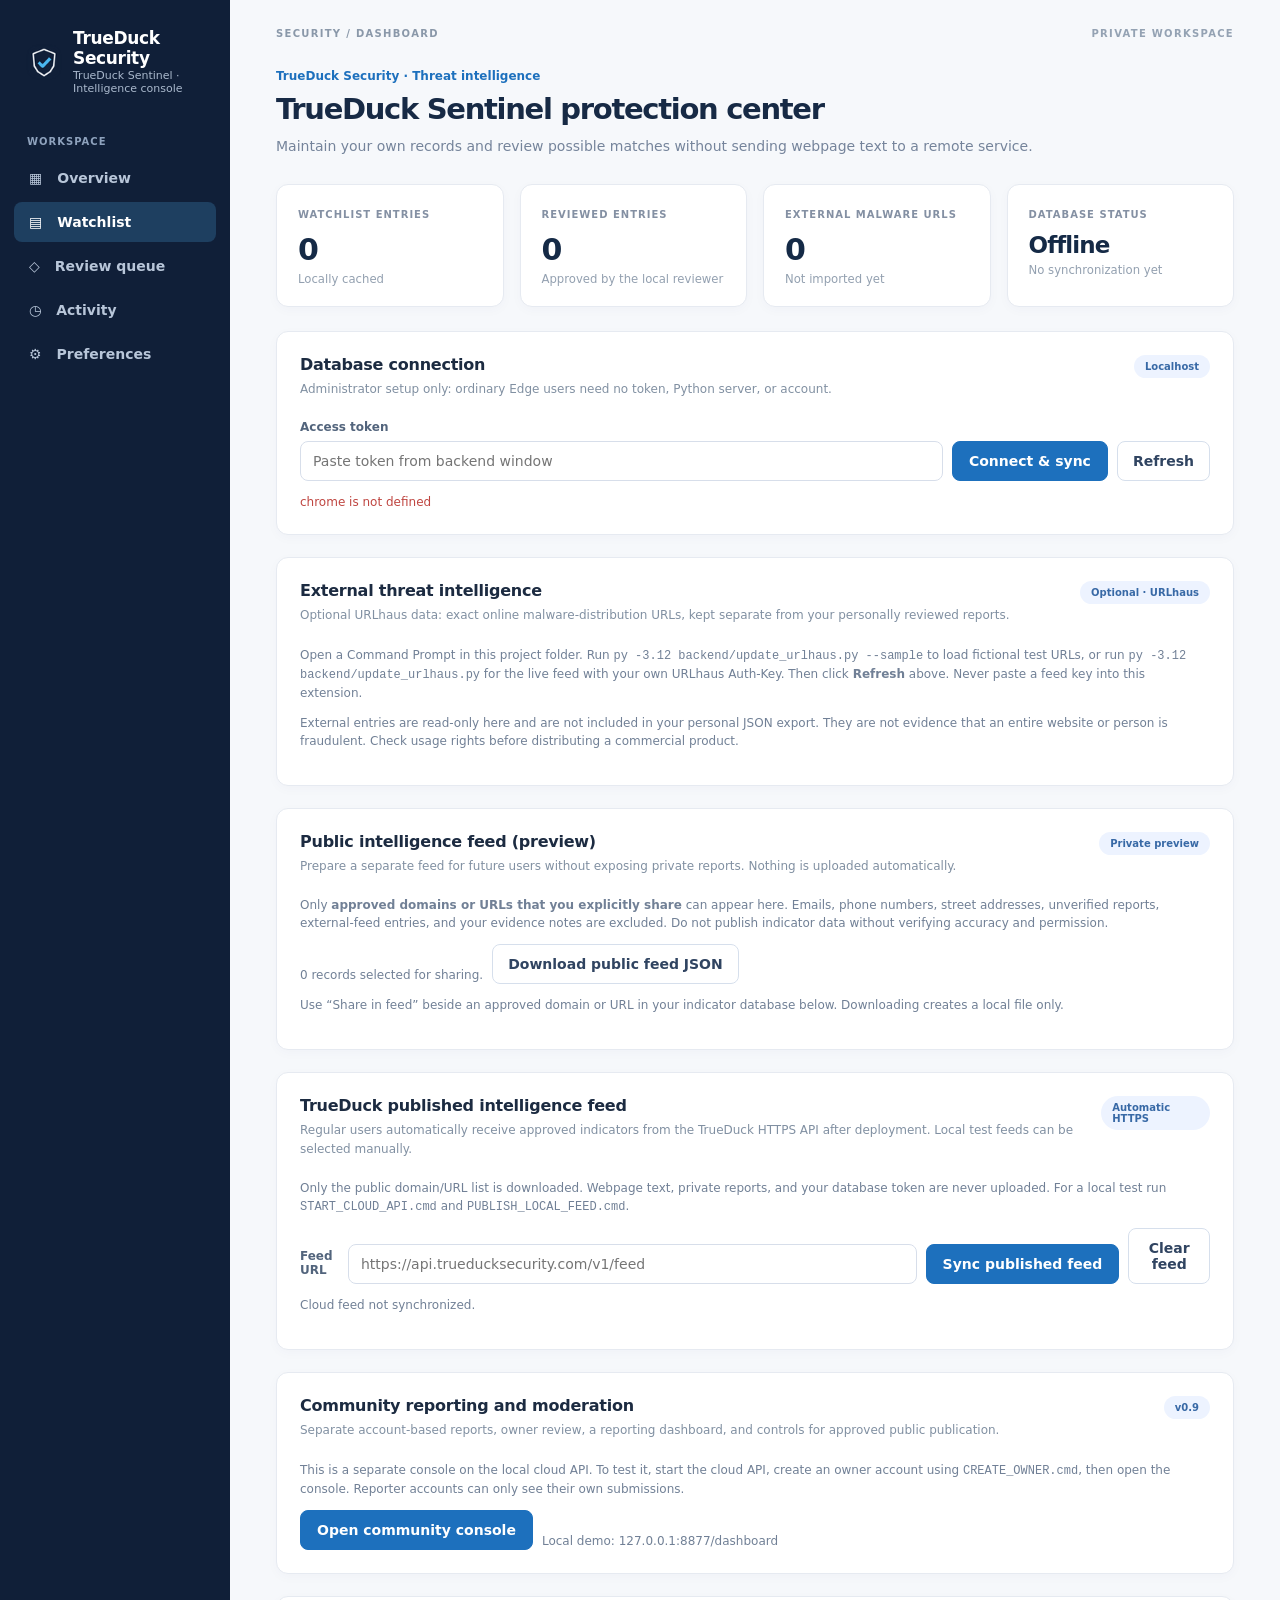
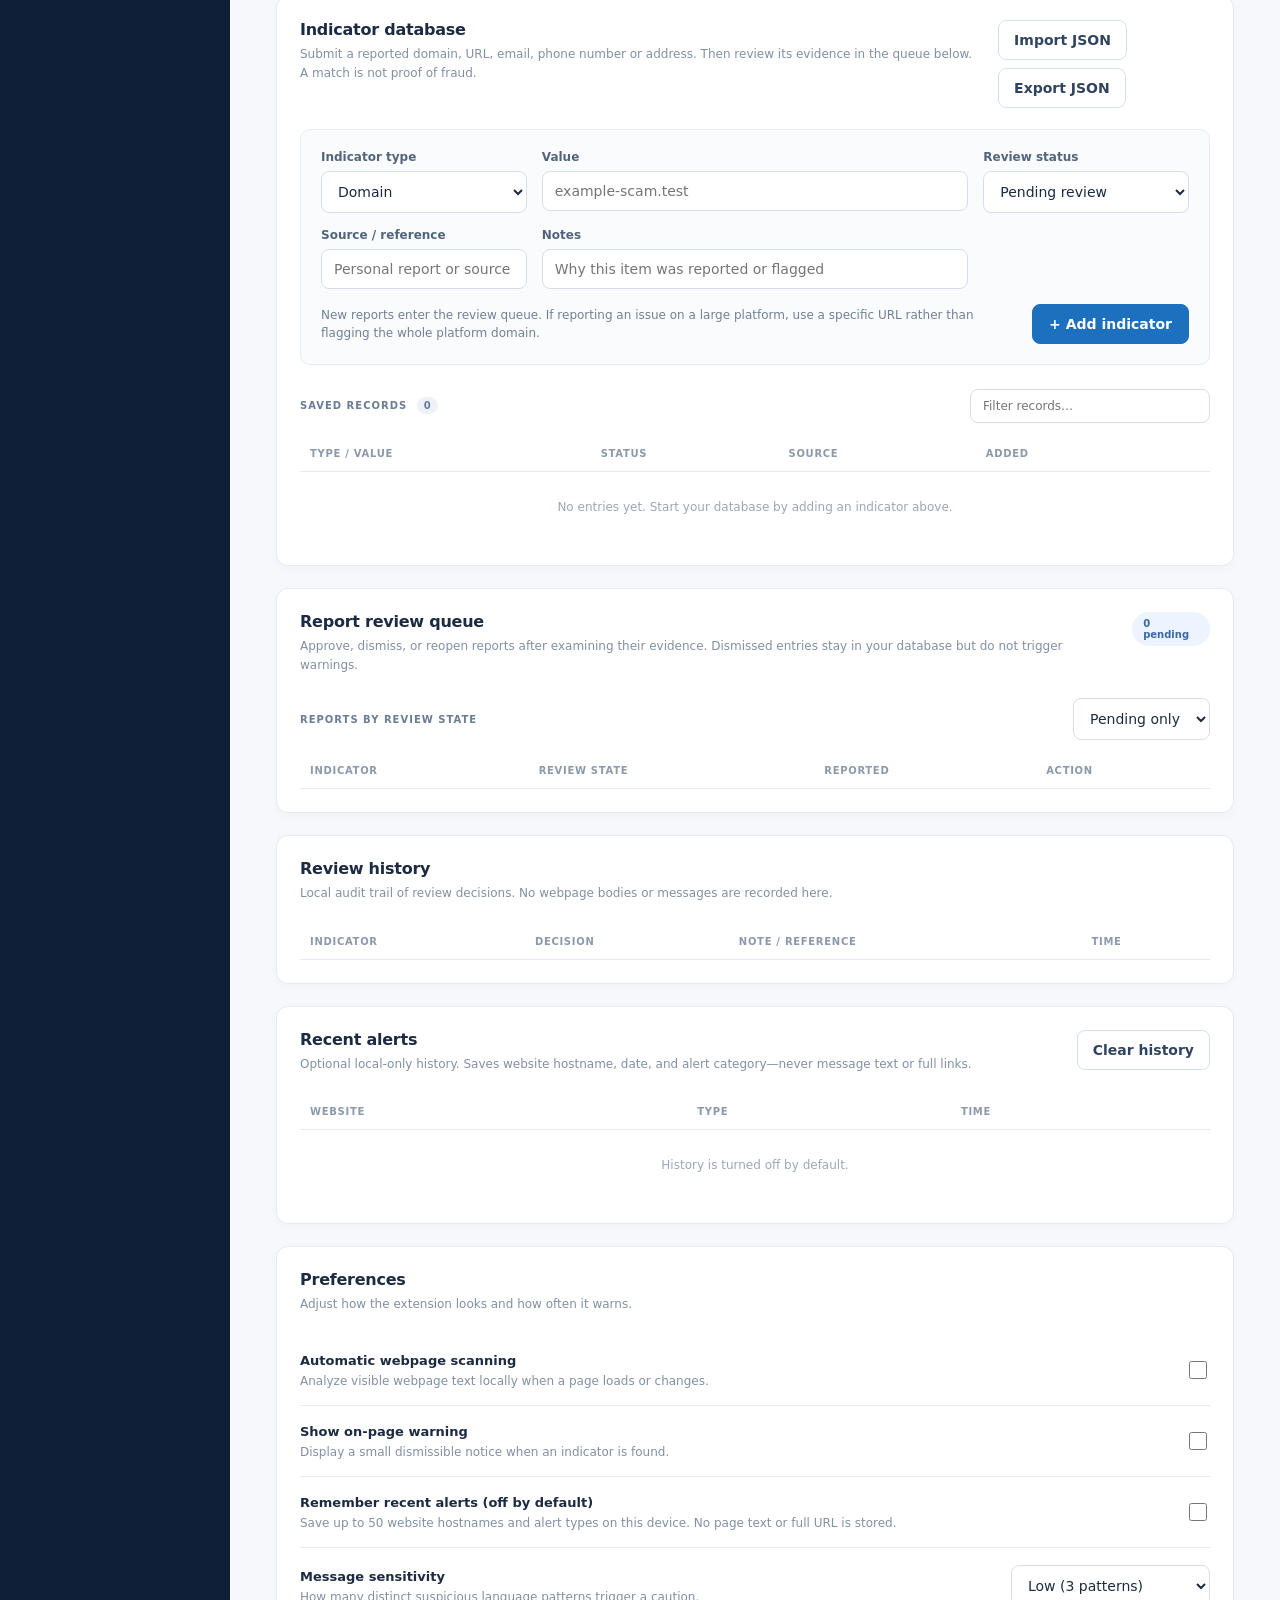
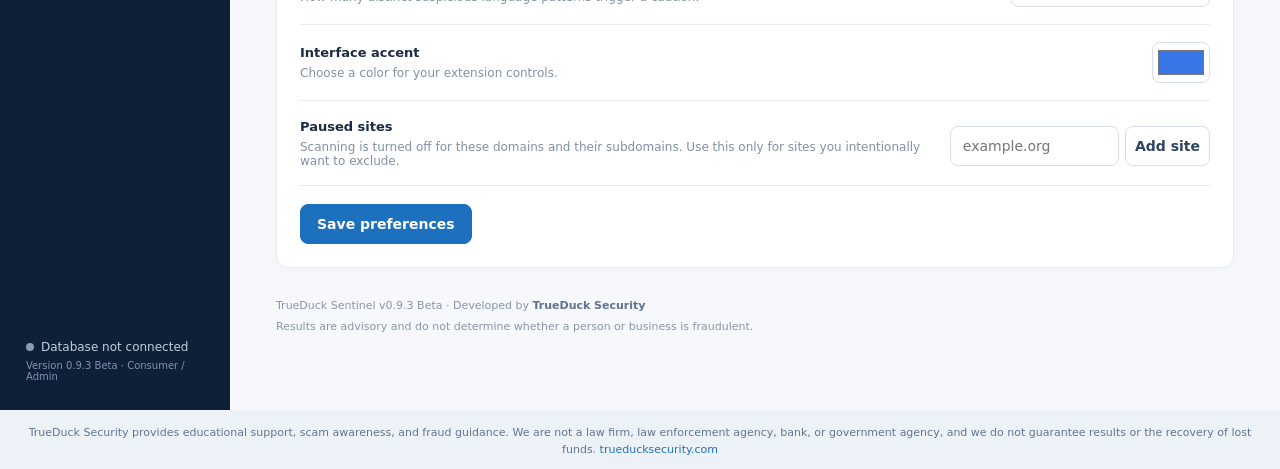
==== extension/options.html @ 4d631af8 "Update" ====
<!doctype html>
<html lang="en">
<head><meta charset="utf-8"><meta name="viewport" content="width=device-width, initial-scale=1"><title>TrueDuck Security | TrueDuck Sentinel Dashboard</title><link rel="stylesheet" href="styles.css"></head>
<body class="dashboard-body">
  <div class="dashboard-layout">
    <aside class="sidebar">
      <div class="brand sidebar-brand"><img src="assets/icon48.png" alt="" class="brand-icon"><div><strong>TrueDuck Security</strong><small>TrueDuck Sentinel · Intelligence console</small></div></div>
      <div class="sidebar-label">WORKSPACE</div>
      <a href="#overview" class="nav-link">▦ <span>Overview</span></a>
      <a href="#watchlist" class="nav-link active">▤ <span>Watchlist</span></a>
      <a href="#review" class="nav-link">◇ <span>Review queue</span></a>
      <a href="#activity" class="nav-link">◷ <span>Activity</span></a>
      <a href="#preferences" class="nav-link">⚙ <span>Preferences</span></a>
      <div class="sidebar-bottom"><span class="connection-dot" id="connectionDot"></span><span id="connectionText">Database not connected</span><small>Version 0.9.3 Beta · Consumer / Admin</small></div>
    </aside>
    <main class="dashboard-main">
      <div class="topline"><span>SECURITY / DASHBOARD</span><span class="topline-right">PRIVATE WORKSPACE</span></div>
      <section id="overview" class="page-intro"><div class="eyebrow">TrueDuck Security · Threat intelligence</div><h1>TrueDuck Sentinel protection center</h1><p>Maintain your own records and review possible matches without sending webpage text to a remote service.</p></section>
      <section class="stat-grid">
        <div class="stat-card"><span>WATCHLIST ENTRIES</span><strong id="totalCount">0</strong><small>Locally cached</small></div>
        <div class="stat-card"><span>REVIEWED ENTRIES</span><strong id="verifiedCount">0</strong><small>Approved by the local reviewer</small></div>
        <div class="stat-card"><span>EXTERNAL MALWARE URLS</span><strong id="externalCount">0</strong><small id="feedUpdated">Not imported yet</small></div>
        <div class="stat-card"><span>DATABASE STATUS</span><strong id="apiState" class="stat-status">Offline</strong><small id="lastSync">No synchronization yet</small></div>
      </section>
      <section class="panel" id="connection"><div class="panel-title"><div><h2>Database connection</h2><p>Administrator setup only: ordinary Edge users need no token, Python server, or account.</p></div><span class="pill">Localhost</span></div><div class="connection-form"><div class="flex-one"><label for="apiToken">Access token</label><input id="apiToken" type="password" autocomplete="off" placeholder="Paste token from backend window"></div><button type="button" id="connectButton" class="primary-button">Connect & sync</button><button type="button" id="refreshButton" class="secondary-button">Refresh</button></div><div class="hint" id="connectionMessage" aria-live="polite">The token stays in trusted extension storage. Page-scanning scripts cannot request it. Do not publish or share it.</div></section>
      <section class="panel" id="threat-feed"><div class="panel-title"><div><h2>External threat intelligence</h2><p>Optional URLhaus data: exact online malware-distribution URLs, kept separate from your personally reviewed reports.</p></div><span class="pill">Optional · URLhaus</span></div>
        <p class="hint">Open a Command Prompt in this project folder. Run <code>py -3.12 backend/update_urlhaus.py --sample</code> to load fictional test URLs, or run <code>py -3.12 backend/update_urlhaus.py</code> for the live feed with your own URLhaus Auth-Key. Then click <b>Refresh</b> above. Never paste a feed key into this extension.</p>
        <p class="hint">External entries are read-only here and are not included in your personal JSON export. They are not evidence that an entire website or person is fraudulent. Check usage rights before distributing a commercial product.</p>
      </section>
      <section class="panel" id="public-feed">
        <div class="panel-title"><div><h2>Public intelligence feed (preview)</h2>
        <p>Prepare a separate feed for future users without exposing private reports. Nothing is uploaded automatically.</p></div><span class="pill">Private preview</span></div>
        <p class="hint">Only <b>approved domains or URLs that you explicitly share</b> can appear here. Emails, phone numbers, street addresses, unverified reports, external-feed entries, and your evidence notes are excluded. Do not publish indicator data without verifying accuracy and permission.</p>
        <div class="connection-form"><span id="publicCount" class="hint">0 records selected for sharing.</span><button id="downloadPublicFeed" type="button" class="secondary-button">Download public feed JSON</button></div>
        <p id="publicMessage" class="hint" aria-live="polite">Use “Share in feed” beside an approved domain or URL in your indicator database below. Downloading creates a local file only.</p>
      </section>
      <section class="panel" id="cloud-feed">
        <div class="panel-title"><div><h2>TrueDuck published intelligence feed</h2><p>Regular users automatically receive approved indicators from the TrueDuck HTTPS API after deployment. Local test feeds can be selected manually.</p></div><span class="pill">Automatic HTTPS</span></div>
        <p class="hint">Only the public domain/URL list is downloaded. Webpage text, private reports, and your database token are never uploaded. For a local test run <code>START_CLOUD_API.cmd</code> and <code>PUBLISH_LOCAL_FEED.cmd</code>.</p>
        <div class="connection-form"><label for="cloudUrl">Feed URL</label><input id="cloudUrl" type="url" spellcheck="false" placeholder="https://api.trueducksecurity.com/v1/feed" aria-label="Published feed URL"><button id="syncCloudButton" class="primary-button" type="button">Sync published feed</button><button id="clearCloudButton" class="secondary-button" type="button">Clear feed</button></div>
        <p id="cloudFeedStatus" class="hint">Cloud feed not synchronized.</p><p id="cloudMessage" class="hint" aria-live="polite"></p>
      </section>
      <section class="panel" id="community-console">
        <div class="panel-title"><div><h2>Community reporting and moderation</h2><p>Separate account-based reports, owner review, a reporting dashboard, and controls for approved public publication.</p></div><span class="pill">v0.9</span></div>
        <p class="hint">This is a separate console on the local cloud API. To test it, start the cloud API, create an owner account using <code>CREATE_OWNER.cmd</code>, then open the console. Reporter accounts can only see their own submissions.</p>
        <div class="connection-form"><button id="openCommunityConsole" type="button" class="primary-button">Open community console</button><span class="hint">Local demo: 127.0.0.1:8877/dashboard</span></div>
      </section>
      <section class="panel" id="watchlist"><div class="panel-title"><div><h2>Indicator database</h2><p>Submit a reported domain, URL, email, phone number or address. Then review its evidence in the queue below. A match is not proof of fraud.</p></div><div class="data-actions"><button id="importButton" class="secondary-button" type="button">Import JSON</button><button id="exportButton" class="secondary-button" type="button">Export JSON</button><input id="importFile" type="file" accept=".json,application/json" hidden></div></div>
        <div id="importMessage" class="hint" aria-live="polite"></div>
        <form id="addForm" class="indicator-form">
          <div class="field"><label for="kind">Indicator type</label><select id="kind" required><option value="domain">Domain</option><option value="url">URL</option><option value="email">Email address</option><option value="phone">Phone number (US/Canada)</option><option value="address">Physical address</option></select></div>
          <div class="field span-two"><label for="value">Value</label><input id="value" required maxlength="500" placeholder="example-scam.test"></div>
          <div class="field"><label for="status">Review status</label><select id="status"><option value="reported">Pending review</option></select></div>
          <div class="field"><label for="source">Source / reference</label><input id="source" maxlength="200" placeholder="Personal report or source reference"></div>
          <div class="field span-two"><label for="reason">Notes</label><input id="reason" maxlength="500" placeholder="Why this item was reported or flagged"></div>
          <div class="form-actions"><span class="hint">New reports enter the review queue. If reporting an issue on a large platform, use a specific URL rather than flagging the whole platform domain.</span><button class="primary-button" id="addButton" type="submit">+ Add indicator</button></div>
        </form>
        <div id="formMessage" class="hint" aria-live="polite"></div>
        <div class="table-controls"><div class="table-label">SAVED RECORDS <span id="visibleCount">0</span></div><input id="recordSearch" type="search" placeholder="Filter records…" aria-label="Filter records"></div>
        <div class="table-scroll"><table><thead><tr><th>TYPE / VALUE</th><th>STATUS</th><th>SOURCE</th><th>ADDED</th><th></th></tr></thead><tbody id="recordsBody"><tr><td colspan="5" class="empty-state">No entries yet. Start your database by adding an indicator above.</td></tr></tbody></table></div>
      </section>
      <section class="panel" id="review"><div class="panel-title"><div><h2>Report review queue</h2><p>Approve, dismiss, or reopen reports after examining their evidence. Dismissed entries stay in your database but do not trigger warnings.</p></div><span class="pill" id="pendingCount">0 pending</span></div>
        <div class="table-controls"><div class="table-label">REPORTS BY REVIEW STATE</div><select id="reviewFilter" aria-label="Filter review state"><option value="pending">Pending only</option><option value="all">All reports</option><option value="approved">Approved</option><option value="dismissed">Dismissed</option></select></div>
        <div class="table-scroll"><table><thead><tr><th>INDICATOR</th><th>REVIEW STATE</th><th>REPORTED</th><th>ACTION</th></tr></thead><tbody id="queueBody"></tbody></table></div>
        <form id="reviewForm" class="review-form" hidden>
          <div class="panel-title"><div><h3>Review selected report</h3><p id="reviewTarget">No report selected</p></div><button type="button" id="cancelReview" class="secondary-button">Cancel</button></div>
          <div class="review-fields">
            <div class="field"><label for="reviewDecision">Decision</label><select id="reviewDecision"><option value="approved">Approve for watchlist</option><option value="dismissed">Dismiss / do not alert</option><option value="pending">Reopen as pending</option></select></div>
            <div class="field"><label for="evidenceReference">Evidence reference (needed to approve)</label><input id="evidenceReference" maxlength="300" placeholder="Case ID or source reference"></div>
            <div class="field review-wide"><label for="reviewNote">Review note</label><textarea id="reviewNote" maxlength="500" rows="3" placeholder="What did you verify, and why did you choose this decision?" required></textarea></div>
          </div>
          <p class="hint">Review approval describes your decision, not independent proof of wrongdoing. Evidence references are stored locally and are never fetched automatically.</p>
          <div class="review-actions"><button type="submit" class="primary-button">Save decision</button><span id="reviewMessage" class="hint" aria-live="polite"></span></div>
        </form>
      </section>
      <section class="panel" id="review-history"><div class="panel-title"><div><h2>Review history</h2><p>Local audit trail of review decisions. No webpage bodies or messages are recorded here.</p></div></div>
        <div class="table-scroll"><table><thead><tr><th>INDICATOR</th><th>DECISION</th><th>NOTE / REFERENCE</th><th>TIME</th></tr></thead><tbody id="reviewHistoryBody"></tbody></table></div>
      </section>
      <section class="panel" id="activity"><div class="panel-title"><div><h2>Recent alerts</h2><p>Optional local-only history. Saves website hostname, date, and alert category—never message text or full links.</p></div><button id="clearHistory" class="secondary-button" type="button">Clear history</button></div>
        <div class="table-scroll"><table><thead><tr><th>WEBSITE</th><th>TYPE</th><th>TIME</th></tr></thead><tbody id="historyBody"><tr><td colspan="3" class="empty-state">History is turned off by default.</td></tr></tbody></table></div>
      </section>
      <section class="panel" id="preferences"><div class="panel-title"><div><h2>Preferences</h2><p>Adjust how the extension looks and how often it warns.</p></div></div>
        <div class="setting-row"><div><strong>Automatic webpage scanning</strong><p>Analyze visible webpage text locally when a page loads or changes.</p></div><input type="checkbox" id="autoScan" class="switch-input"></div>
        <div class="setting-row"><div><strong>Show on-page warning</strong><p>Display a small dismissible notice when an indicator is found.</p></div><input type="checkbox" id="showWarning" class="switch-input"></div>
        <div class="setting-row"><div><strong>Remember recent alerts (off by default)</strong><p>Save up to 50 website hostnames and alert types on this device. No page text or full URL is stored.</p></div><input type="checkbox" id="saveHistory" class="switch-input"></div>
        <div class="setting-row"><div><strong>Message sensitivity</strong><p>How many distinct suspicious language patterns trigger a caution.</p></div><select id="sensitivity"><option value="low">Low (3 patterns)</option><option value="balanced">Balanced (2 patterns)</option><option value="high">High (1 pattern)</option></select></div>
        <div class="setting-row"><div><strong>Interface accent</strong><p>Choose a color for your extension controls.</p></div><input id="accent" type="color" value="#3977e8" aria-label="Interface accent color"></div>
        <div class="setting-row"><div><strong>Paused sites</strong><p>Scanning is turned off for these domains and their subdomains. Use this only for sites you intentionally want to exclude.</p></div><div class="muted-site-control"><div id="mutedList" class="muted-list"></div><input id="mutedInput" placeholder="example.org" aria-label="Website to pause"><button id="addMuted" type="button" class="secondary-button">Add site</button></div></div>
        <button id="savePreferences" type="button" class="primary-button">Save preferences</button> <span id="preferencesMessage" class="hint" aria-live="polite"></span>
      </section>
      <footer class="dashboard-footer">TrueDuck Sentinel v0.9.3 Beta · Developed by <strong>TrueDuck Security</strong><div>Results are advisory and do not determine whether a person or business is fraudulent.</div></footer>
    </main>
  </div>
  <script src="options.js"></script>
<div class="td-options-legal">TrueDuck Security provides educational support, scam awareness, and fraud guidance. We are not a law firm, law enforcement agency, bank, or government agency, and we do not guarantee results or the recovery of lost funds. <a href="https://trueducksecurity.com/" target="_blank" rel="noopener noreferrer">trueducksecurity.com</a></div>
</body>
</html>
---- extension/styles.css ----
:root{--accent:#1d70bd;--navy:#101f38;--ink:#1c2b41;--muted:#718096;--line:#e6eaf1;--surface:#fff;--canvas:#f6f8fb;--soft:#f0f4f9;font-family:Inter,ui-sans-serif,system-ui,-apple-system,"Segoe UI",Roboto,Arial,sans-serif;color:var(--ink)}
*{box-sizing:border-box}body{margin:0}button,input,select,textarea{font:inherit}button{cursor:pointer}button:disabled{opacity:.6;cursor:default}input,select,textarea{outline:none;border:1px solid #d7deea;border-radius:8px;background:#fff;padding:11px 12px;color:#1b2b40;min-width:0}input:focus,select:focus,textarea:focus{border-color:var(--accent);box-shadow:0 0 0 3px color-mix(in srgb,var(--accent) 12%,white)}.primary-button{background:var(--accent);border:1px solid var(--accent);color:white;font-weight:650;border-radius:8px;padding:11px 16px;white-space:nowrap}.primary-button:hover{filter:brightness(.94)}.secondary-button{background:white;border:1px solid #d6dfec;color:#304461;font-weight:600;border-radius:8px;padding:11px 15px}.text-button{background:none;border:0;color:var(--accent);font-weight:650;padding:3px}.subtle-button{background:#f4f7fb;border:1px solid #e7edf5;color:#3b567d;font-weight:650;padding:9px 12px;border-radius:7px}.brand{display:flex;align-items:center;gap:11px}.brand-icon{width:36px;height:36px;object-fit:contain}.brand strong{display:block;font-size:15px;letter-spacing:-.02em;color:var(--navy)}.brand small{display:block;color:var(--muted);font-size:11px;margin-top:1px}.secondary-text{color:var(--muted);font-size:12px;line-height:1.45}.hint{font-size:12px;line-height:1.5;color:var(--muted)}
/* Compact browser popup */
.popup-body{width:390px;min-height:520px;background:var(--canvas)}.popup-shell{width:100%}.popup-header{display:flex;justify-content:space-between;align-items:center;padding:17px 19px;border-bottom:1px solid var(--line);background:white}.icon-button{background:transparent;border:none;border-radius:7px;font-size:20px;color:#61728b;padding:5px 8px}.icon-button:hover{background:#f4f6fa}.popup-main{padding:18px 19px}.section-label{font-size:10px;color:#6a7b95;font-weight:800;letter-spacing:.11em;margin-bottom:11px}.section-label.with-space{margin-top:22px}.site-card{background:white;border:1px solid #e5eaf2;border-radius:11px;padding:16px;box-shadow:0 3px 12px #24375908}.site-heading{display:flex;align-items:start;gap:11px}.grow{flex:1;min-width:0}.site-name{font-size:14px;font-weight:750;overflow-wrap:anywhere;margin-bottom:2px}.status-orb{width:10px;height:10px;border-radius:50%;background:#b9c3d3;flex:0 0 auto;margin-top:5px}.status-orb.ok,.small-dot{background:#2d9a73}.status-orb.caution{background:#d5a14d}.status-orb.bad{background:#ce6356}.findings{margin:13px 0}.finding-item{display:flex;gap:9px;align-items:start;margin:11px 0}.finding-item strong{font-size:12px;display:block;margin-bottom:2px}.finding-marker{width:7px;height:7px;border-radius:99px;flex:0 0 auto;margin-top:4px;background:#3d9c7b}.finding-marker.bad{background:#c64a42}.finding-marker.caution{background:#d79b40}.field-label{display:block;font-size:12px;color:#52627b;margin-bottom:7px}.popup-main textarea{width:100%;display:block;resize:vertical;font-size:12px;line-height:1.5;min-height:84px}.popup-main .full{width:100%;margin-top:9px}.results-panel{background:#fff;border:1px solid var(--line);border-radius:9px;margin-top:12px;padding:8px 13px;font-size:12px}.database-row{border-top:1px solid var(--line);margin-top:22px;padding-top:16px;display:flex;justify-content:space-between;align-items:center;font-size:12px}.database-row strong{font-size:12px}.small-dot{width:7px;height:7px;border-radius:99px;display:inline-block;margin-right:6px}.muted-caption{font-size:10px;color:#8a98a8;margin-top:6px}.popup-footer{display:flex;justify-content:space-between;align-items:center;padding:13px 19px;background:white;border-top:1px solid var(--line);color:#7d8ba0;font-size:11px}
/* Full-page management dashboard */
.dashboard-body{background:var(--canvas);font-size:14px}.dashboard-layout{display:grid;grid-template-columns:230px minmax(0,1fr);min-height:100vh}.sidebar{background:#101f38;min-height:100%;padding:28px 14px;color:white;position:sticky;top:0;height:100vh}.sidebar-brand{padding:0 12px 32px}.sidebar-brand strong{color:white;font-size:17px}.sidebar-brand small{color:#aab9cd}.sidebar-label{margin:9px 13px 11px;font-size:10px;letter-spacing:.1em;color:#8ea2bd;font-weight:750}.nav-link{display:flex;align-items:center;gap:15px;color:#b8c6d9;text-decoration:none;padding:12px 15px;border-radius:8px;font-weight:560;margin-bottom:4px}.nav-link:hover,.nav-link.active{background:#1e3f60;color:#fff}.sidebar-bottom{position:absolute;bottom:28px;left:26px;right:20px;font-size:12px;color:#c0cfe0}.sidebar-bottom small{display:block;margin-top:6px;color:#7f95b2;font-size:10px}.connection-dot{background:#8a9bb0;border-radius:100px;width:8px;height:8px;display:inline-block;margin-right:7px}.connection-dot.online{background:#62c39e}.dashboard-main{max-width:1300px;width:100%;margin:0 auto;padding:28px 46px 44px}.topline{display:flex;justify-content:space-between;font-weight:750;letter-spacing:.13em;font-size:10px;color:#8a98a9;padding-bottom:22px}.topline-right{color:#94a2b3}.page-intro{margin:8px 0 27px}.eyebrow{font-size:12px;font-weight:650;color:var(--accent);margin-bottom:9px}.page-intro h1{font-size:29px;letter-spacing:-.045em;margin:0 0 9px;color:#172a45}.page-intro p{margin:0;color:#75849b;line-height:1.6}.stat-grid{display:grid;grid-template-columns:repeat(3,minmax(0,1fr));gap:16px;margin-bottom:24px}.stat-card{background:#fff;border:1px solid var(--line);border-radius:12px;padding:20px 21px;box-shadow:0 3px 12px #1c366007}.stat-card span{font-weight:760;font-size:10px;color:#8490a3;letter-spacing:.1em}.stat-card strong{display:block;color:#152a46;font-size:30px;margin:11px 0 3px;letter-spacing:-.04em}.stat-card strong.stat-status{font-size:23px}.stat-card small{color:#93a0b0}.panel{background:white;border:1px solid var(--line);border-radius:12px;margin-bottom:22px;overflow:hidden;box-shadow:0 3px 12px #1c366007;padding:23px}.panel-title{display:flex;justify-content:space-between;align-items:start;gap:15px;margin-bottom:21px}.panel-title h2{font-size:16px;margin:0 0 6px;letter-spacing:-.015em}.panel-title p{color:#8190a2;margin:0;line-height:1.55;font-size:12px}.pill{background:#edf3ff;color:#3869a6;border-radius:100px;padding:6px 11px;font-size:10px;font-weight:750}.connection-form{display:flex;align-items:end;gap:9px}.connection-form label,.field label{display:block;color:#52647c;font-size:12px;font-weight:650;margin-bottom:7px}.connection-form input{width:100%}.flex-one{flex:1;min-width:0}.connection-form + .hint{margin-top:12px}.indicator-form{display:grid;grid-template-columns:repeat(4,minmax(0,1fr));gap:15px;border:1px solid var(--line);border-radius:10px;background:#fafbfd;padding:20px}.field input,.field select{width:100%}.field.span-two{grid-column:span 2}.form-actions{grid-column:1 / -1;display:flex;align-items:center;justify-content:space-between;gap:12px}.table-controls{display:flex;justify-content:space-between;align-items:center;margin:24px 0 13px}.table-controls input{padding:9px 12px;font-size:12px;width:240px}.table-label{font-size:10px;font-weight:800;color:#6b7c96;letter-spacing:.1em}.table-label span{background:#eef2f8;color:#657b98;border-radius:99px;padding:3px 7px;margin-left:5px;letter-spacing:0}.table-scroll{width:100%;overflow-x:auto}table{border-collapse:collapse;width:100%;min-width:580px;text-align:left}th{padding:12px 10px;border-bottom:1px solid var(--line);color:#8b99ab;font-size:10px;letter-spacing:.07em}td{border-bottom:1px solid #eff1f6;padding:15px 10px;color:#65758b;font-size:12px;vertical-align:middle}tr:last-child td{border:0}.record-kind{display:block;color:#788ba3;font-size:10px;text-transform:uppercase;font-weight:700;letter-spacing:.07em;margin-bottom:4px}.record-value{display:block;color:#2b3d55;font-size:12px;overflow-wrap:anywhere}.record-note{display:block;color:#9aa7b7;margin-top:4px}.status-tag{display:inline-block;background:#fff5e7;color:#a46e27;border-radius:100px;padding:6px 9px;font-size:10px;text-transform:capitalize;font-weight:750}.status-tag.verified{background:#e9f8f1;color:#237e5b}.delete-button{border:0;background:none;color:#b45450;font-size:11px;font-weight:650}.empty-state{text-align:center;color:#9ba7b5;padding:28px}.setting-row{padding:17px 0;border-bottom:1px solid var(--line);display:flex;align-items:center;justify-content:space-between;gap:16px}.setting-row:first-of-type{border-top:1px solid var(--line)}.setting-row strong{font-size:13px}.setting-row p{font-size:12px;color:#8290a4;margin:6px 0 0}.setting-row select{min-width:178px}.setting-row input[type=color]{height:41px;width:58px;padding:3px}.setting-row + .primary-button{margin-top:18px}.switch-input{width:18px;height:18px;accent-color:var(--accent)}.dashboard-footer{margin:28px 0;color:#8795a8;font-size:11px;line-height:1.9}.dashboard-footer strong{color:#60728d}
@media(max-width:880px){.dashboard-layout{grid-template-columns:1fr}.sidebar{position:static;height:auto;display:flex;gap:10px;align-items:center;padding:12px 16px}.sidebar-brand{padding:0;margin-right:8px}.sidebar-label,.sidebar-bottom{display:none}.nav-link{margin:0;padding:9px;font-size:12px}.dashboard-main{padding:22px}.indicator-form{grid-template-columns:repeat(2,minmax(0,1fr))}.field.span-two{grid-column:span 2}}
@media(max-width:520px){.stat-grid{grid-template-columns:1fr}.connection-form{flex-wrap:wrap}.connection-form .flex-one{flex-basis:100%}.indicator-form{grid-template-columns:1fr}.field.span-two{grid-column:auto}.form-actions{display:block}.form-actions button{margin-top:12px}.sidebar .brand small{display:none}.nav-link{gap:5px}}

/* Database backup/restore controls */
.data-actions { display: flex; gap: 8px; flex-wrap: wrap; }

/* Security review and privacy controls · v0.3 */
.site-actions{display:flex;gap:8px;flex-wrap:wrap}.site-actions button{flex:1;font-size:11px;padding:8px}
.muted-site-control{min-width:240px;max-width:390px;display:flex;flex-wrap:wrap;gap:6px;justify-content:flex-end}
.muted-site-control input{flex:1;min-width:155px}.muted-site-control button{padding:9px}
.muted-list{flex:0 0 100%;max-height:130px;overflow-y:auto}
.muted-item{display:flex;justify-content:space-between;align-items:center;gap:10px;padding:5px 0;font-size:12px}
.muted-item button{border:0;background:transparent;color:#b45450;font-size:11px}
@media(max-width:700px){.setting-row{flex-wrap:wrap}.muted-site-control{min-width:0;width:100%;max-width:none}}

/* Version 0.4: four clearly separated database overview metrics. */
.stat-grid{grid-template-columns:repeat(4,minmax(0,1fr))}
@media(max-width:1050px){.stat-grid{grid-template-columns:repeat(2,minmax(0,1fr))}}
@media(max-width:520px){.stat-grid{grid-template-columns:1fr}}

/* v0.5: focused review workspace, consistent with the existing dashboard. */
.review-form{background:#f8fafd;border:1px solid #dde5f0;border-radius:10px;padding:18px;margin-top:19px}
.review-form[hidden]{display:none}
.review-form h3{font-size:15px;color:var(--navy);margin:0 0 5px}
.review-fields{display:grid;grid-template-columns:1fr 1.5fr;gap:14px;margin:14px 0}
.review-fields .field input,.review-fields .field select,.review-fields .field textarea{width:100%}
.review-fields .review-wide{grid-column:1/-1}
.review-fields textarea{min-height:78px;resize:vertical}
.review-actions{display:flex;align-items:center;gap:14px;margin-top:15px}
.status-tag.dismissed{background:#f0f2f5;color:#6c7788}
.status-tag.pending{background:#fff5e7;color:#a46e27}
@media(max-width:650px){.review-fields{grid-template-columns:1fr}.review-fields .review-wide{grid-column:auto}}

/* Report intake is deliberately separate from automatic scanning. */
.report-site-button{width:100%;margin-top:10px;font-size:11px;padding:9px}

/* TrueDuck Security brand layer — adjust these variables to change the theme. */
:root { --td-deep-navy:#101f38; --td-blue:#1d70bd; --td-gray:#708197; --td-white:#ffffff; }
.popup-header { border-top:4px solid var(--td-blue); }
.brand-icon { border-radius:10px; }
.td-legal { background:#f5f8fc; border-top:1px solid #e3eaf2; color:#718096; font-size:10px; line-height:1.5; padding:10px 19px 13px; }
.td-legal a, .td-options-legal a { color:var(--accent); text-decoration:none; }
.td-options-legal { padding:14px 25px; background:#edf2f8; color:#61748c; font-size:11px; text-align:center; line-height:1.6; }
@media (max-width:480px) { .popup-body { width:360px; } }

/* v0.9.3: compact, accessible contact reputation lookup in the consumer popup. */
.lookup-card{border:1px solid var(--line);background:#fff;border-radius:11px;padding:13px;margin:5px 0 18px}
.lookup-grid{display:flex;flex-direction:column;gap:8px}
.lookup-grid select,.lookup-grid input{width:100%;font-size:12px}
.lookup-privacy{font-size:10px;color:#718197;line-height:1.55;margin:10px 0 0}
.lookup-card .primary-button.full{margin-top:10px}
.lookup-card .results-panel{margin-top:10px}
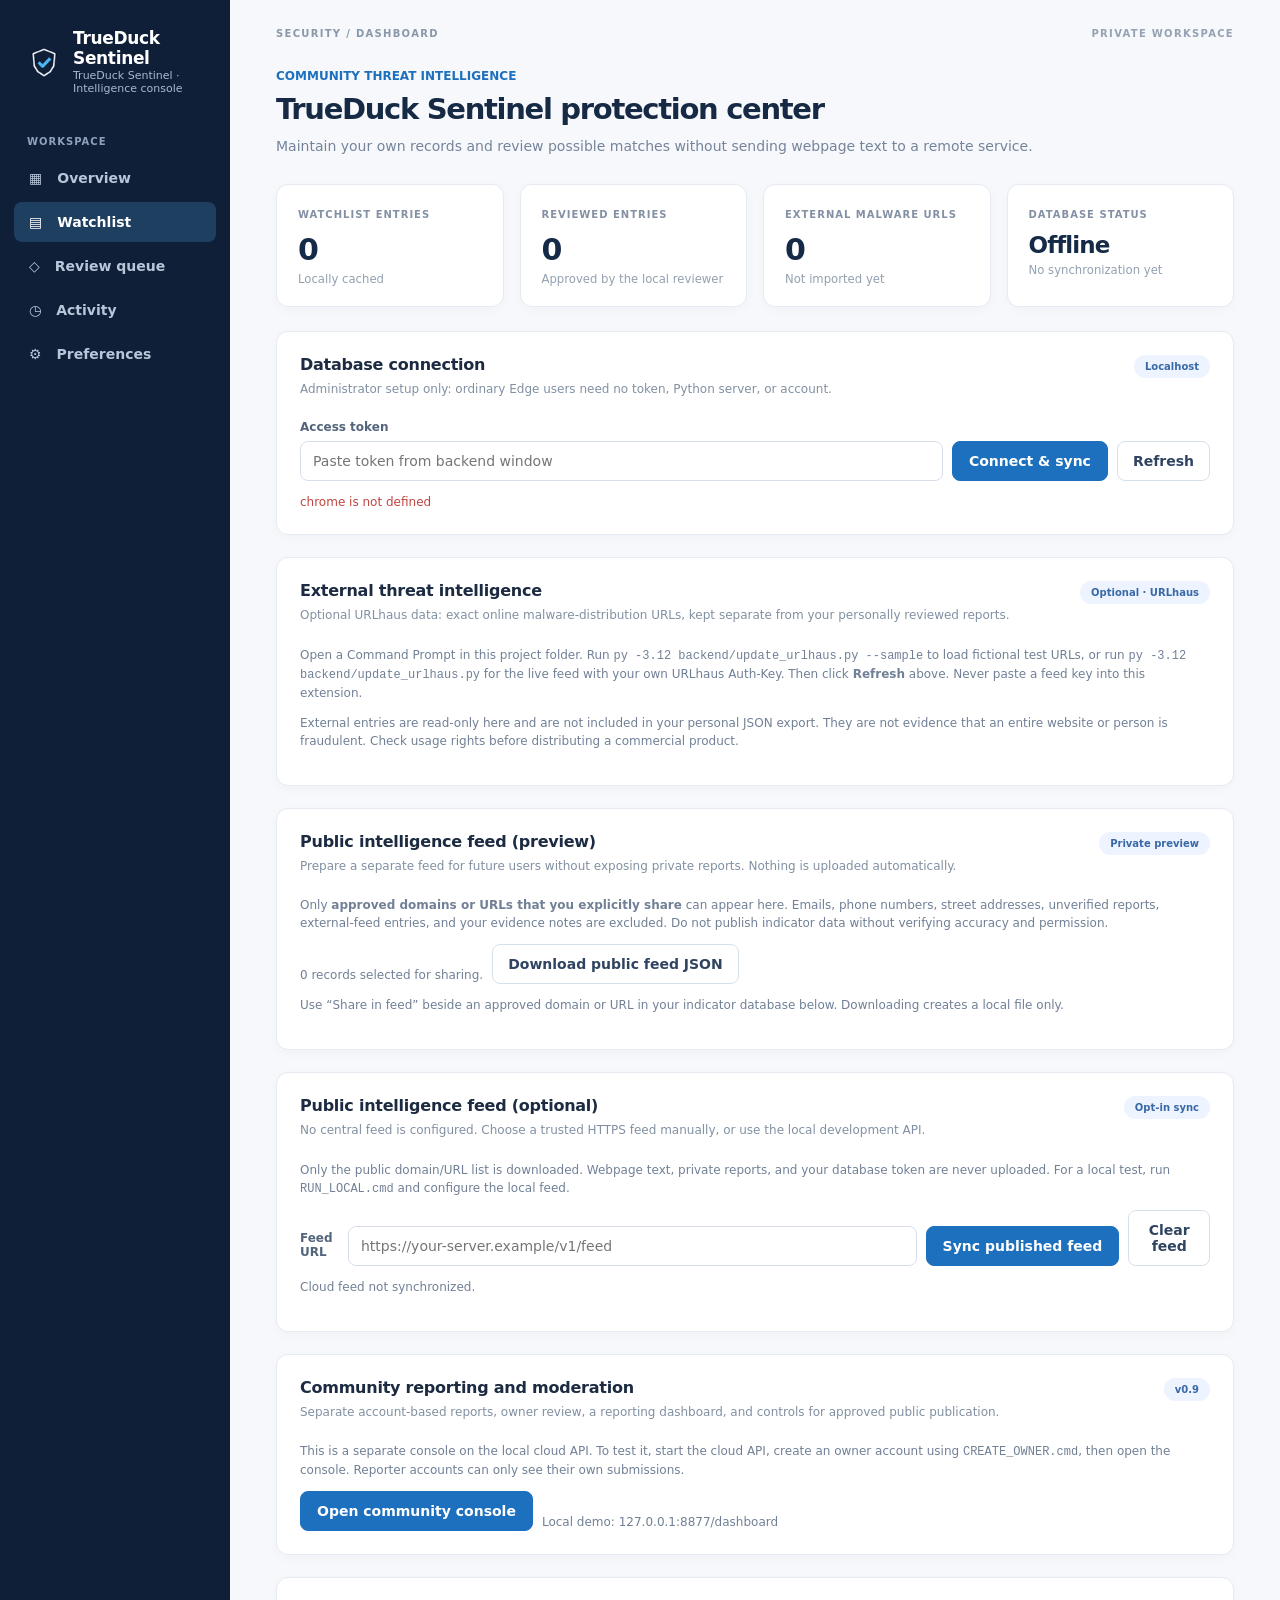
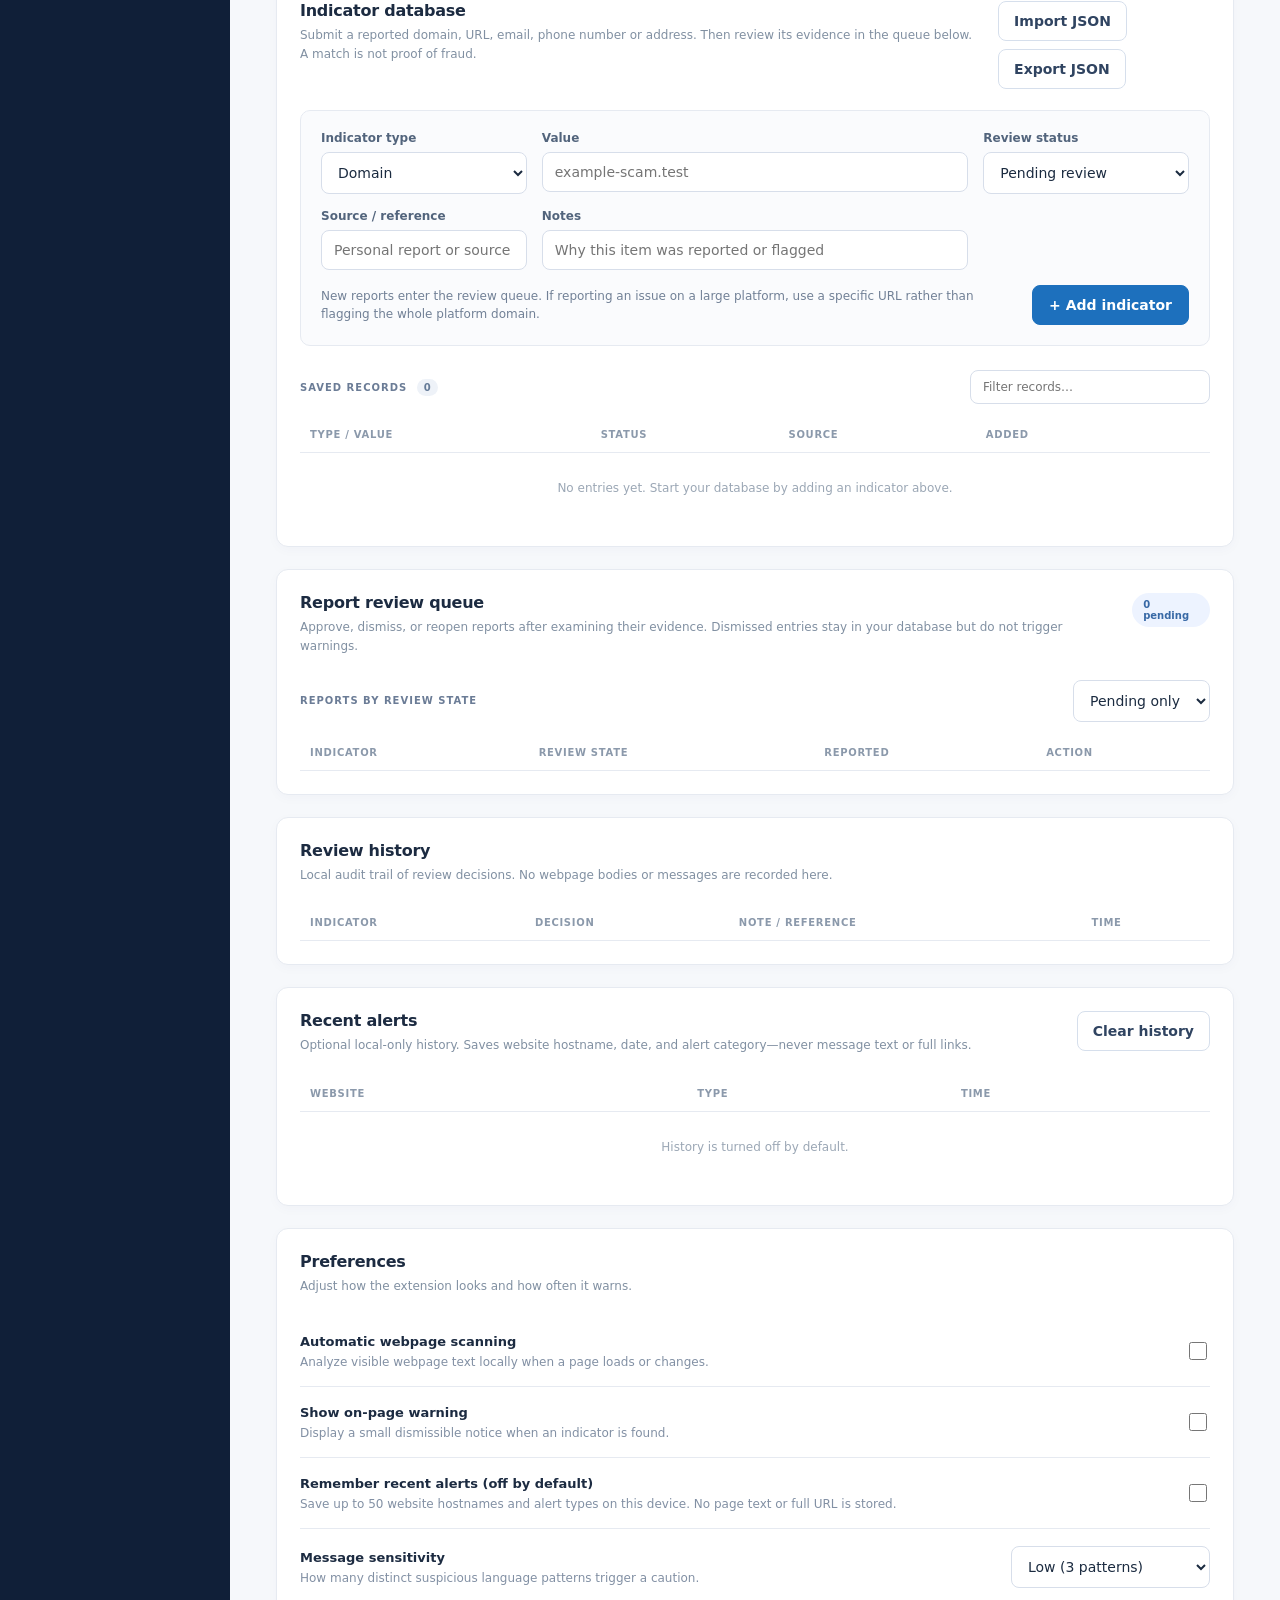
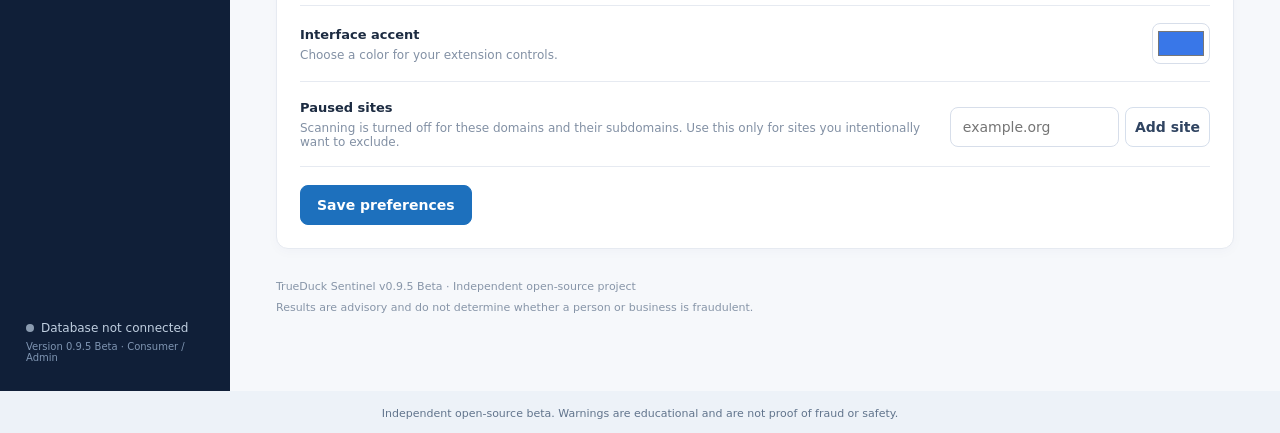
==== commit cdd99a2a: "Open" ====
--- a/extension/options.html
+++ b/extension/options.html
@@ -1,21 +1,21 @@
 <!doctype html>
 <html lang="en">
-<head><meta charset="utf-8"><meta name="viewport" content="width=device-width, initial-scale=1"><title>TrueDuck Security | TrueDuck Sentinel Dashboard</title><link rel="stylesheet" href="styles.css"></head>
+<head><meta charset="utf-8"><meta name="viewport" content="width=device-width, initial-scale=1"><title>TrueDuck Sentinel | Settings</title><link rel="stylesheet" href="styles.css"></head>
 <body class="dashboard-body">
   <div class="dashboard-layout">
     <aside class="sidebar">
-      <div class="brand sidebar-brand"><img src="assets/icon48.png" alt="" class="brand-icon"><div><strong>TrueDuck Security</strong><small>TrueDuck Sentinel · Intelligence console</small></div></div>
+      <div class="brand sidebar-brand"><img src="assets/icon48.png" alt="" class="brand-icon"><div><strong>TrueDuck Sentinel</strong><small>TrueDuck Sentinel · Intelligence console</small></div></div>
       <div class="sidebar-label">WORKSPACE</div>
       <a href="#overview" class="nav-link">▦ <span>Overview</span></a>
       <a href="#watchlist" class="nav-link active">▤ <span>Watchlist</span></a>
       <a href="#review" class="nav-link">◇ <span>Review queue</span></a>
       <a href="#activity" class="nav-link">◷ <span>Activity</span></a>
       <a href="#preferences" class="nav-link">⚙ <span>Preferences</span></a>
-      <div class="sidebar-bottom"><span class="connection-dot" id="connectionDot"></span><span id="connectionText">Database not connected</span><small>Version 0.9.3 Beta · Consumer / Admin</small></div>
+      <div class="sidebar-bottom"><span class="connection-dot" id="connectionDot"></span><span id="connectionText">Database not connected</span><small>Version 0.9.5 Beta · Consumer / Admin</small></div>
     </aside>
     <main class="dashboard-main">
       <div class="topline"><span>SECURITY / DASHBOARD</span><span class="topline-right">PRIVATE WORKSPACE</span></div>
-      <section id="overview" class="page-intro"><div class="eyebrow">TrueDuck Security · Threat intelligence</div><h1>TrueDuck Sentinel protection center</h1><p>Maintain your own records and review possible matches without sending webpage text to a remote service.</p></section>
+      <section id="overview" class="page-intro"><div class="eyebrow">COMMUNITY THREAT INTELLIGENCE</div><h1>TrueDuck Sentinel protection center</h1><p>Maintain your own records and review possible matches without sending webpage text to a remote service.</p></section>
       <section class="stat-grid">
         <div class="stat-card"><span>WATCHLIST ENTRIES</span><strong id="totalCount">0</strong><small>Locally cached</small></div>
         <div class="stat-card"><span>REVIEWED ENTRIES</span><strong id="verifiedCount">0</strong><small>Approved by the local reviewer</small></div>
@@ -35,9 +35,9 @@
         <p id="publicMessage" class="hint" aria-live="polite">Use “Share in feed” beside an approved domain or URL in your indicator database below. Downloading creates a local file only.</p>
       </section>
       <section class="panel" id="cloud-feed">
-        <div class="panel-title"><div><h2>TrueDuck published intelligence feed</h2><p>Regular users automatically receive approved indicators from the TrueDuck HTTPS API after deployment. Local test feeds can be selected manually.</p></div><span class="pill">Automatic HTTPS</span></div>
-        <p class="hint">Only the public domain/URL list is downloaded. Webpage text, private reports, and your database token are never uploaded. For a local test run <code>START_CLOUD_API.cmd</code> and <code>PUBLISH_LOCAL_FEED.cmd</code>.</p>
-        <div class="connection-form"><label for="cloudUrl">Feed URL</label><input id="cloudUrl" type="url" spellcheck="false" placeholder="https://api.trueducksecurity.com/v1/feed" aria-label="Published feed URL"><button id="syncCloudButton" class="primary-button" type="button">Sync published feed</button><button id="clearCloudButton" class="secondary-button" type="button">Clear feed</button></div>
+        <div class="panel-title"><div><h2>Public intelligence feed (optional)</h2><p>No central feed is configured. Choose a trusted HTTPS feed manually, or use the local development API.</p></div><span class="pill">Opt-in sync</span></div>
+        <p class="hint">Only the public domain/URL list is downloaded. Webpage text, private reports, and your database token are never uploaded. For a local test, run <code>RUN_LOCAL.cmd</code> and configure the local feed.</p>
+        <div class="connection-form"><label for="cloudUrl">Feed URL</label><input id="cloudUrl" type="url" spellcheck="false" placeholder="https://your-server.example/v1/feed" aria-label="Published feed URL"><button id="syncCloudButton" class="primary-button" type="button">Sync published feed</button><button id="clearCloudButton" class="secondary-button" type="button">Clear feed</button></div>
         <p id="cloudFeedStatus" class="hint">Cloud feed not synchronized.</p><p id="cloudMessage" class="hint" aria-live="polite"></p>
       </section>
       <section class="panel" id="community-console">
@@ -88,10 +88,10 @@
         <div class="setting-row"><div><strong>Paused sites</strong><p>Scanning is turned off for these domains and their subdomains. Use this only for sites you intentionally want to exclude.</p></div><div class="muted-site-control"><div id="mutedList" class="muted-list"></div><input id="mutedInput" placeholder="example.org" aria-label="Website to pause"><button id="addMuted" type="button" class="secondary-button">Add site</button></div></div>
         <button id="savePreferences" type="button" class="primary-button">Save preferences</button> <span id="preferencesMessage" class="hint" aria-live="polite"></span>
       </section>
-      <footer class="dashboard-footer">TrueDuck Sentinel v0.9.3 Beta · Developed by <strong>TrueDuck Security</strong><div>Results are advisory and do not determine whether a person or business is fraudulent.</div></footer>
+      <footer class="dashboard-footer">TrueDuck Sentinel v0.9.5 Beta · Independent open-source project<div>Results are advisory and do not determine whether a person or business is fraudulent.</div></footer>
     </main>
   </div>
   <script src="options.js"></script>
-<div class="td-options-legal">TrueDuck Security provides educational support, scam awareness, and fraud guidance. We are not a law firm, law enforcement agency, bank, or government agency, and we do not guarantee results or the recovery of lost funds. <a href="https://trueducksecurity.com/" target="_blank" rel="noopener noreferrer">trueducksecurity.com</a></div>
+<div class="legal-options">Independent open-source beta. Warnings are educational and are not proof of fraud or safety.</div>
 </body>
 </html>
--- a/extension/styles.css
+++ b/extension/styles.css
@@ -40,13 +40,13 @@
 /* Report intake is deliberately separate from automatic scanning. */
 .report-site-button{width:100%;margin-top:10px;font-size:11px;padding:9px}
 
-/* TrueDuck Security brand layer — adjust these variables to change the theme. */
-:root { --td-deep-navy:#101f38; --td-blue:#1d70bd; --td-gray:#708197; --td-white:#ffffff; }
-.popup-header { border-top:4px solid var(--td-blue); }
+/* neutral interface theme — adjust these variables to change the theme. */
+:root { --ui-deep-navy:#101f38; --ui-blue:#1d70bd; --ui-gray:#708197; --ui-white:#ffffff; }
+.popup-header { border-top:4px solid var(--ui-blue); }
 .brand-icon { border-radius:10px; }
-.td-legal { background:#f5f8fc; border-top:1px solid #e3eaf2; color:#718096; font-size:10px; line-height:1.5; padding:10px 19px 13px; }
-.td-legal a, .td-options-legal a { color:var(--accent); text-decoration:none; }
-.td-options-legal { padding:14px 25px; background:#edf2f8; color:#61748c; font-size:11px; text-align:center; line-height:1.6; }
+.legal-note { background:#f5f8fc; border-top:1px solid #e3eaf2; color:#718096; font-size:10px; line-height:1.5; padding:10px 19px 13px; }
+.legal-note a, .legal-options a { color:var(--accent); text-decoration:none; }
+.legal-options { padding:14px 25px; background:#edf2f8; color:#61748c; font-size:11px; text-align:center; line-height:1.6; }
 @media (max-width:480px) { .popup-body { width:360px; } }
 
 /* v0.9.3: compact, accessible contact reputation lookup in the consumer popup. */
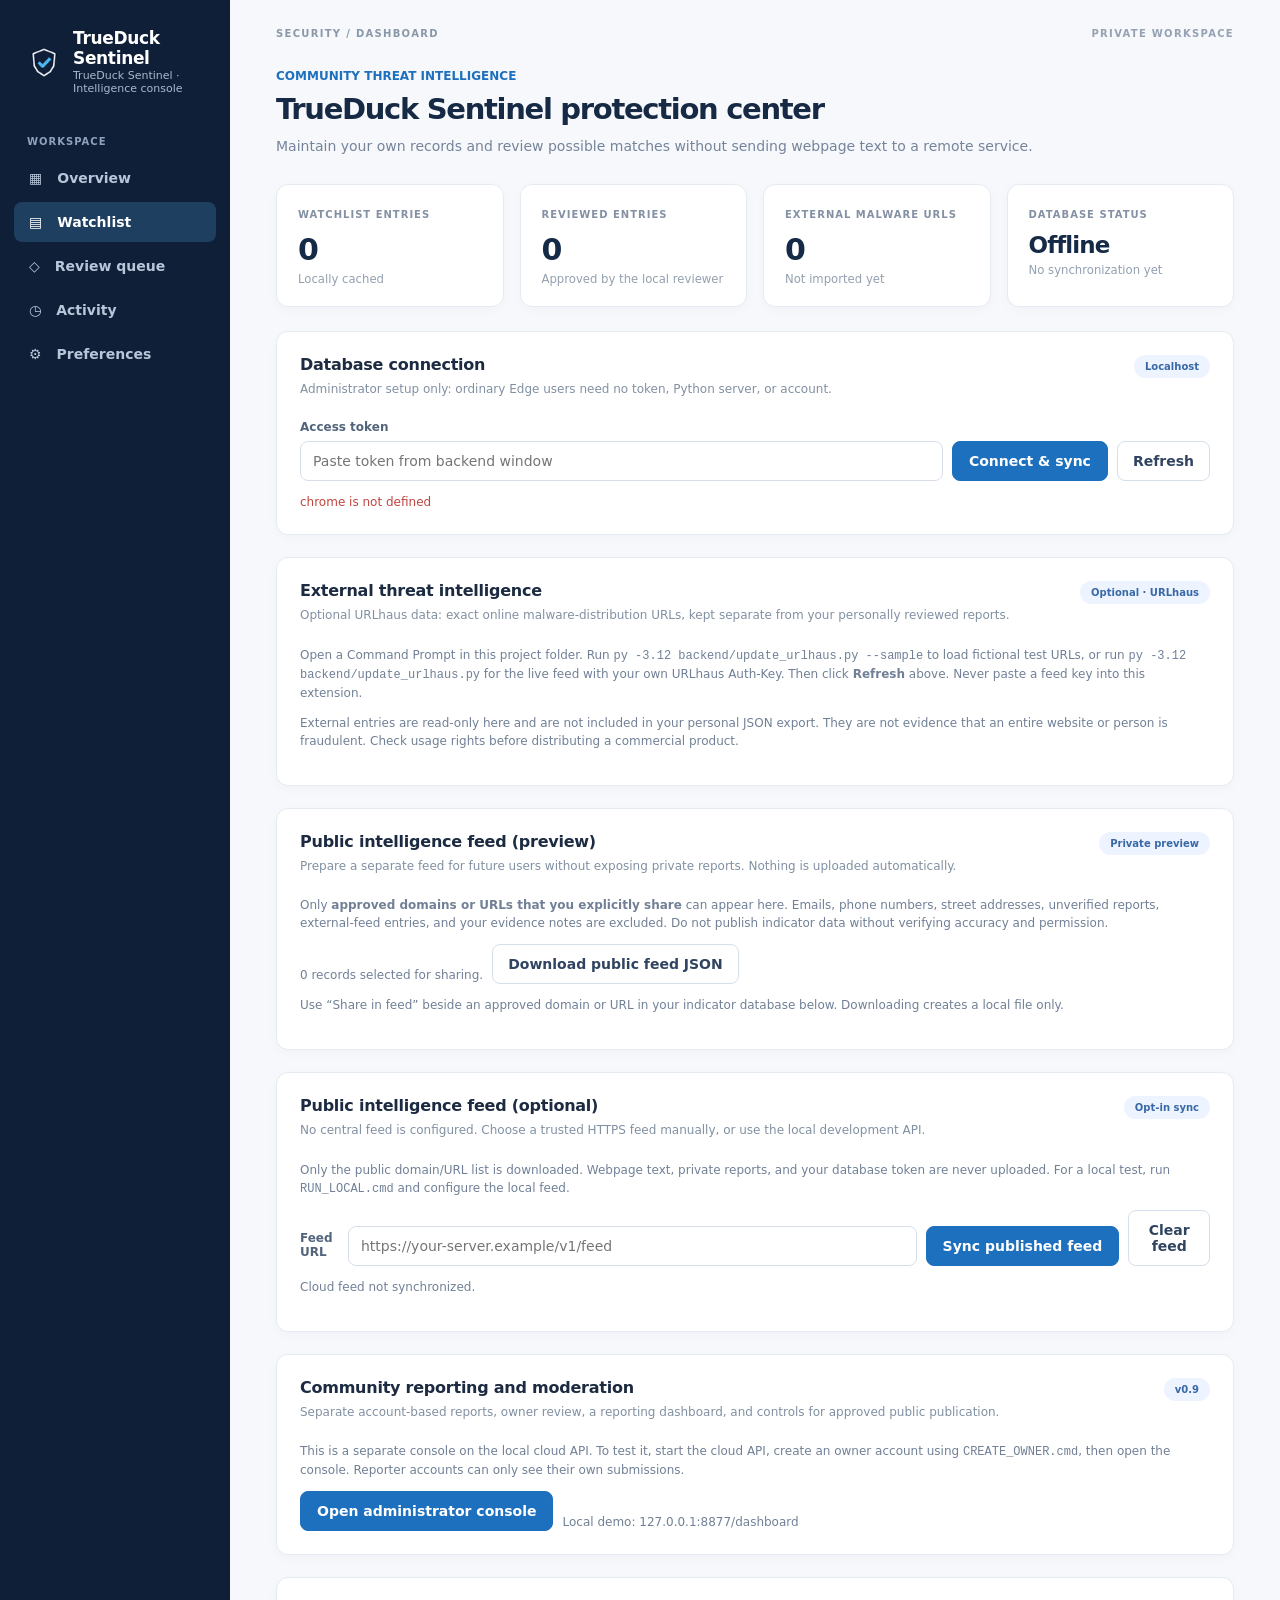
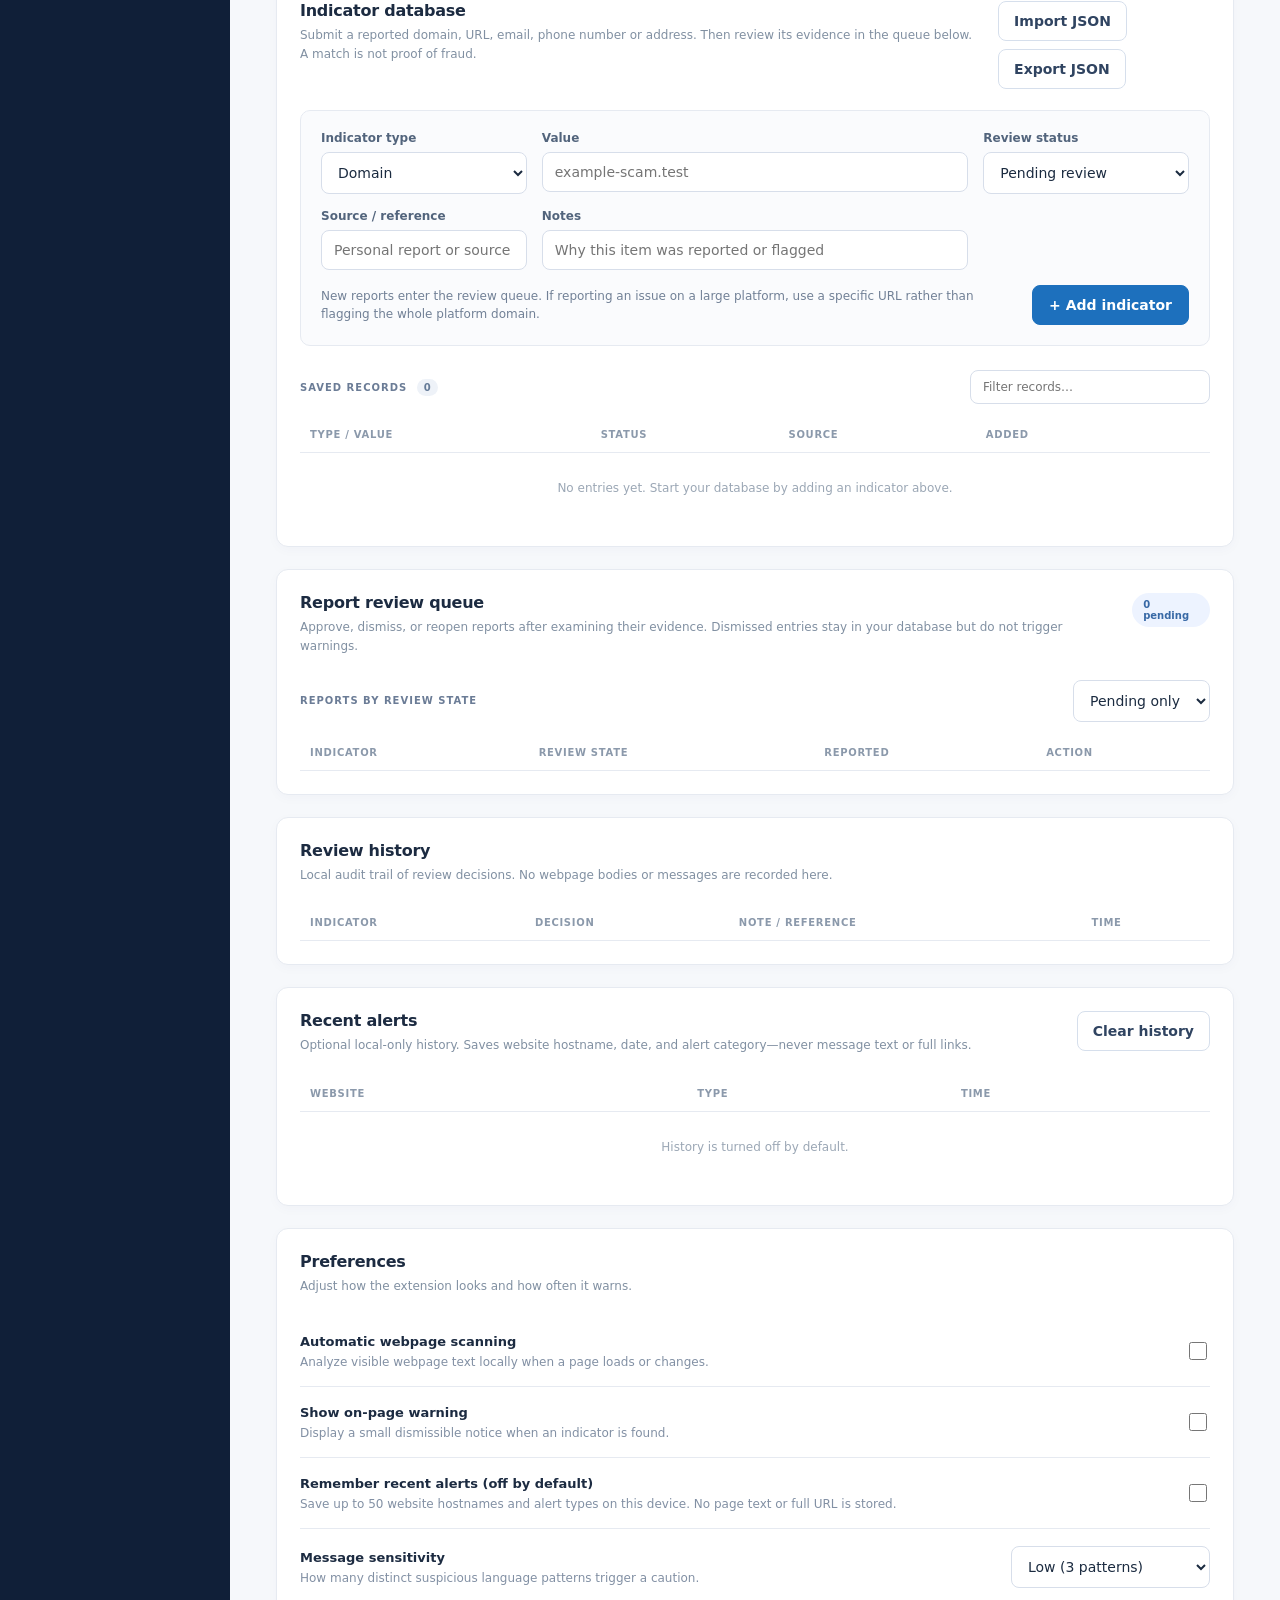
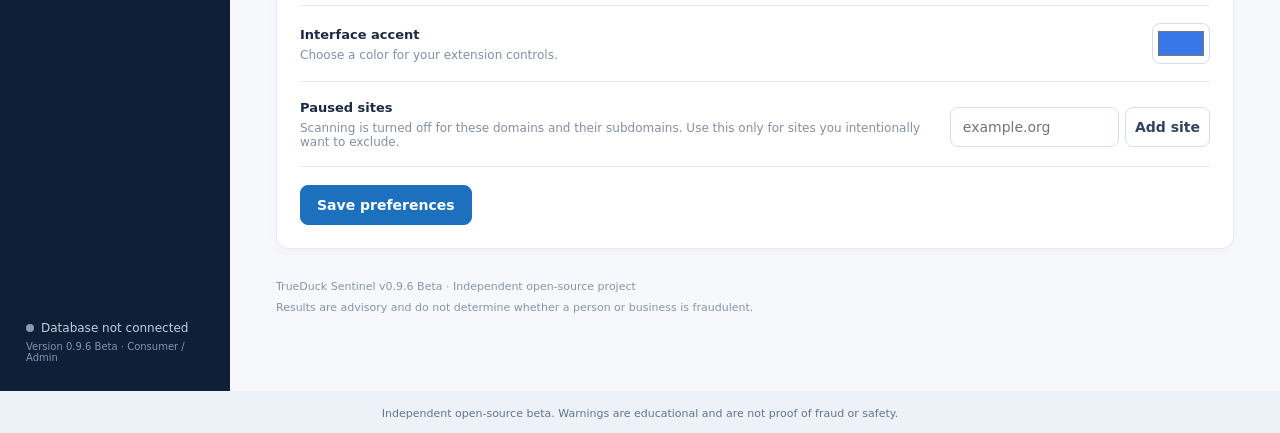
==== commit b8d0fbf2: "Update" ====
--- a/extension/options.html
+++ b/extension/options.html
@@ -11,7 +11,7 @@
       <a href="#review" class="nav-link">◇ <span>Review queue</span></a>
       <a href="#activity" class="nav-link">◷ <span>Activity</span></a>
       <a href="#preferences" class="nav-link">⚙ <span>Preferences</span></a>
-      <div class="sidebar-bottom"><span class="connection-dot" id="connectionDot"></span><span id="connectionText">Database not connected</span><small>Version 0.9.5 Beta · Consumer / Admin</small></div>
+      <div class="sidebar-bottom"><span class="connection-dot" id="connectionDot"></span><span id="connectionText">Database not connected</span><small>Version 0.9.6 Beta · Consumer / Admin</small></div>
     </aside>
     <main class="dashboard-main">
       <div class="topline"><span>SECURITY / DASHBOARD</span><span class="topline-right">PRIVATE WORKSPACE</span></div>
@@ -43,7 +43,7 @@
       <section class="panel" id="community-console">
         <div class="panel-title"><div><h2>Community reporting and moderation</h2><p>Separate account-based reports, owner review, a reporting dashboard, and controls for approved public publication.</p></div><span class="pill">v0.9</span></div>
         <p class="hint">This is a separate console on the local cloud API. To test it, start the cloud API, create an owner account using <code>CREATE_OWNER.cmd</code>, then open the console. Reporter accounts can only see their own submissions.</p>
-        <div class="connection-form"><button id="openCommunityConsole" type="button" class="primary-button">Open community console</button><span class="hint">Local demo: 127.0.0.1:8877/dashboard</span></div>
+        <div class="connection-form"><button id="openCommunityConsole" type="button" class="primary-button">Open administrator console</button><span class="hint">Local demo: 127.0.0.1:8877/dashboard</span></div>
       </section>
       <section class="panel" id="watchlist"><div class="panel-title"><div><h2>Indicator database</h2><p>Submit a reported domain, URL, email, phone number or address. Then review its evidence in the queue below. A match is not proof of fraud.</p></div><div class="data-actions"><button id="importButton" class="secondary-button" type="button">Import JSON</button><button id="exportButton" class="secondary-button" type="button">Export JSON</button><input id="importFile" type="file" accept=".json,application/json" hidden></div></div>
         <div id="importMessage" class="hint" aria-live="polite"></div>
@@ -88,7 +88,7 @@
         <div class="setting-row"><div><strong>Paused sites</strong><p>Scanning is turned off for these domains and their subdomains. Use this only for sites you intentionally want to exclude.</p></div><div class="muted-site-control"><div id="mutedList" class="muted-list"></div><input id="mutedInput" placeholder="example.org" aria-label="Website to pause"><button id="addMuted" type="button" class="secondary-button">Add site</button></div></div>
         <button id="savePreferences" type="button" class="primary-button">Save preferences</button> <span id="preferencesMessage" class="hint" aria-live="polite"></span>
       </section>
-      <footer class="dashboard-footer">TrueDuck Sentinel v0.9.5 Beta · Independent open-source project<div>Results are advisory and do not determine whether a person or business is fraudulent.</div></footer>
+      <footer class="dashboard-footer">TrueDuck Sentinel v0.9.6 Beta · Independent open-source project<div>Results are advisory and do not determine whether a person or business is fraudulent.</div></footer>
     </main>
   </div>
   <script src="options.js"></script>
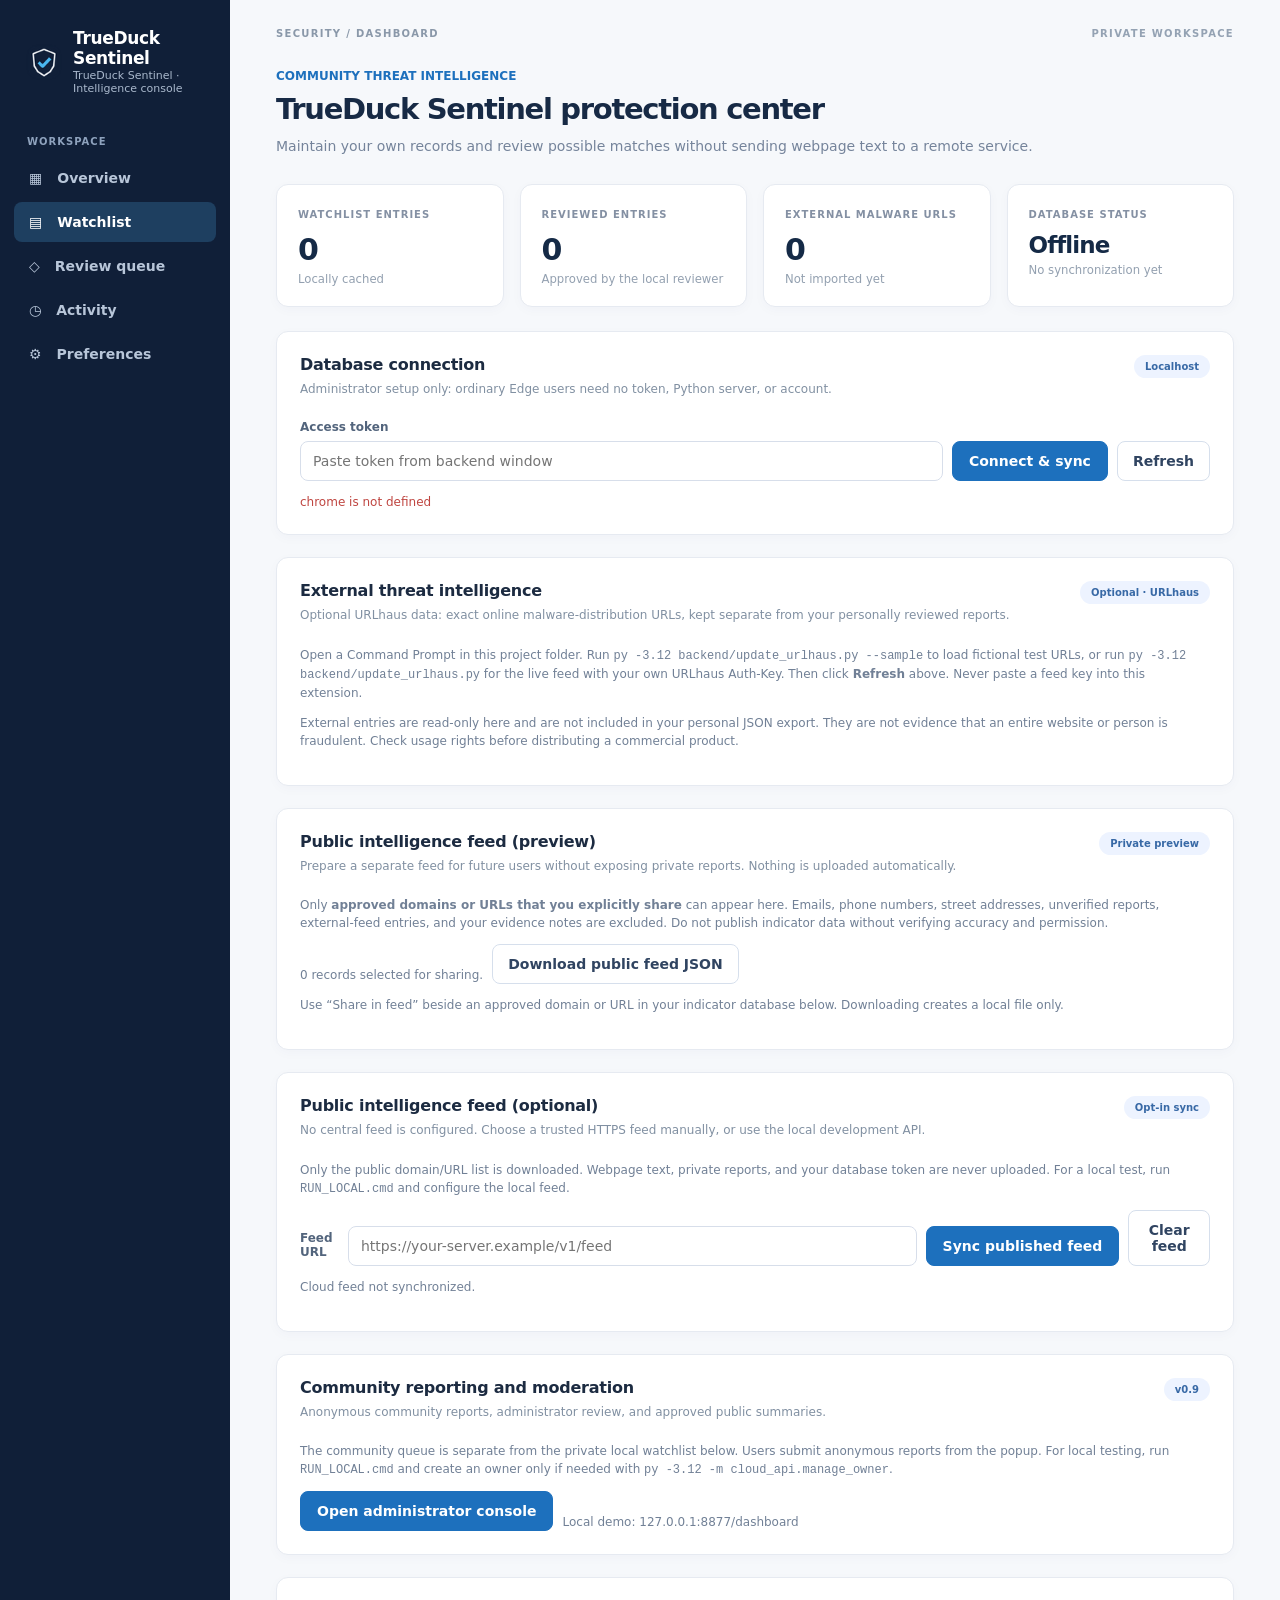
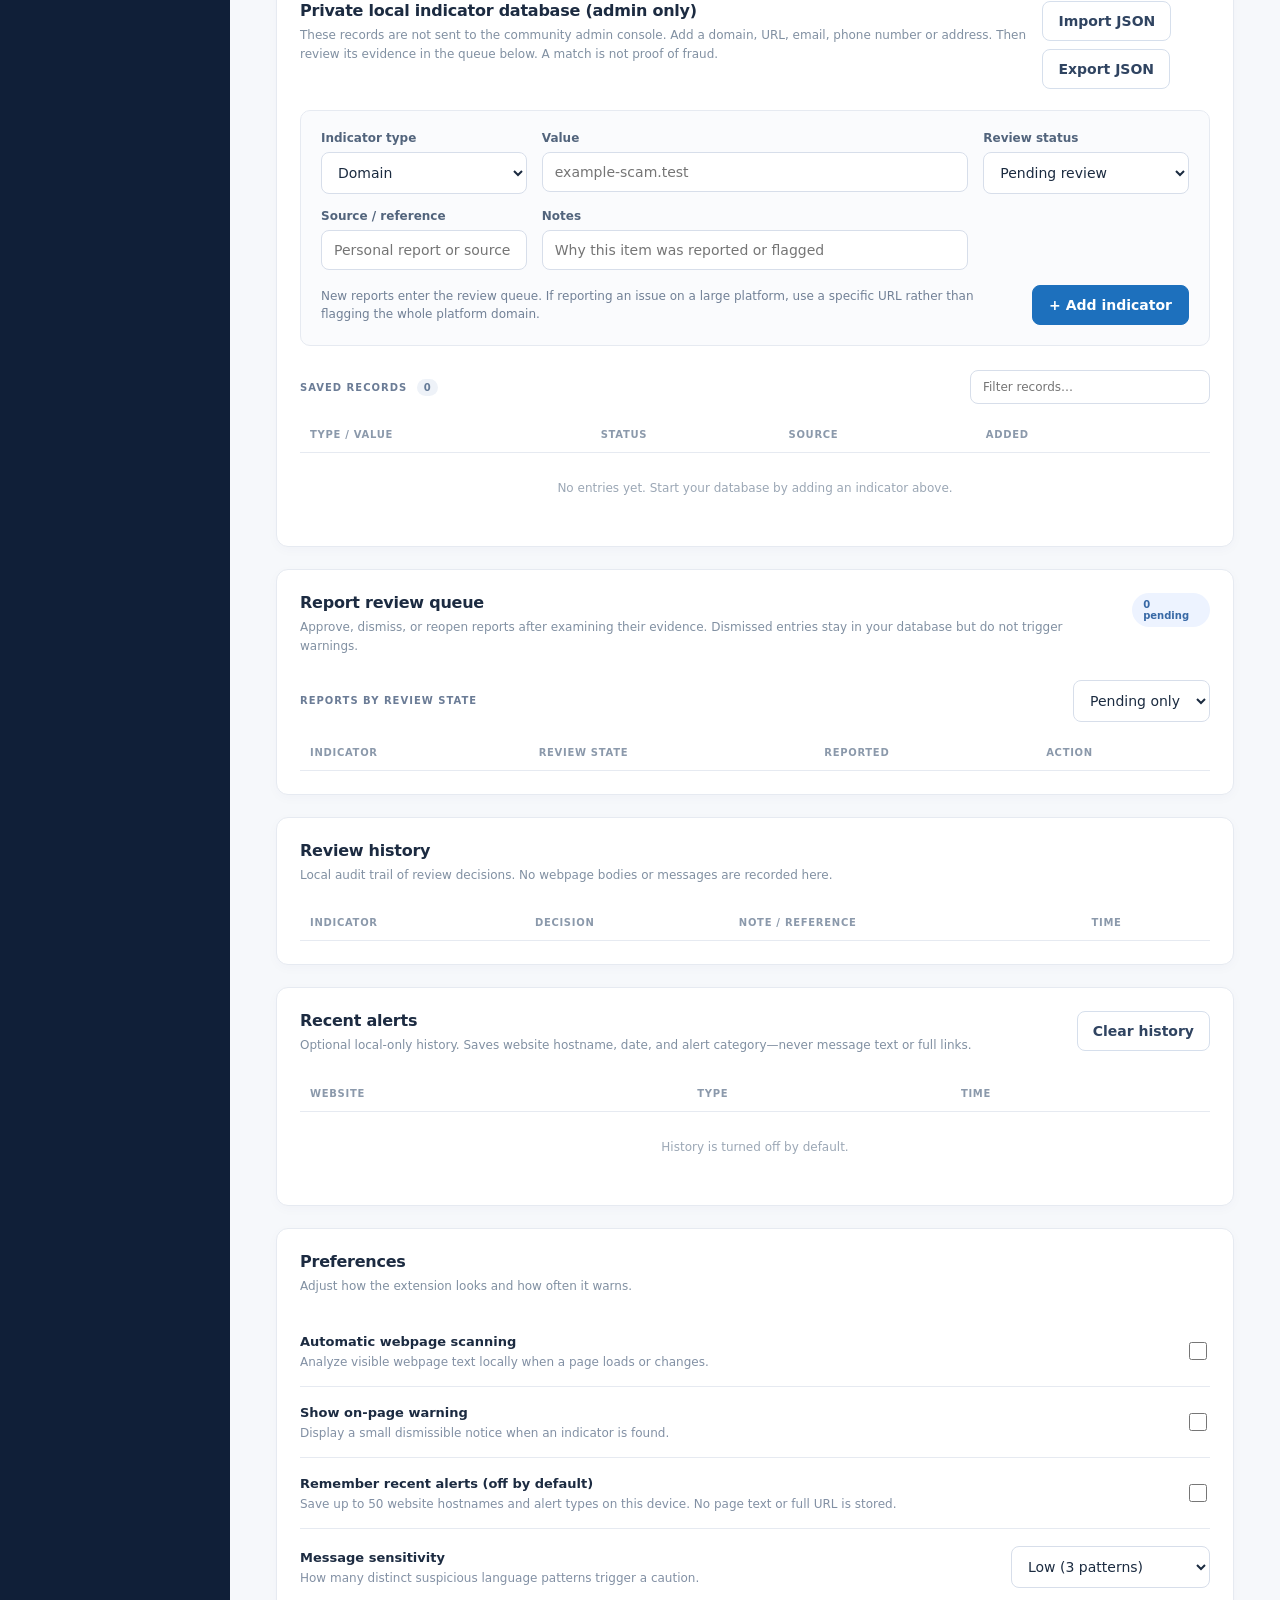
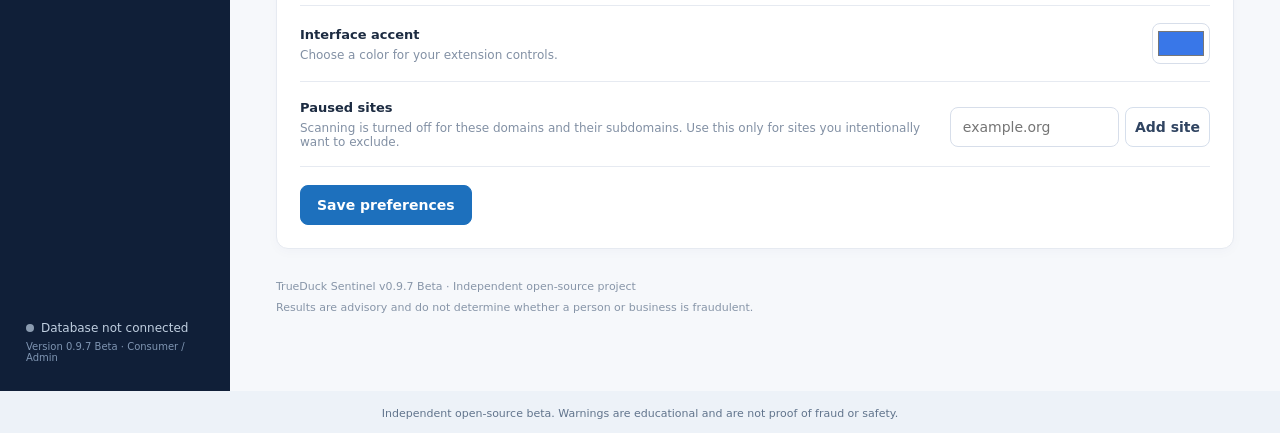
==== commit 51623258: "Update" ====
--- a/extension/options.html
+++ b/extension/options.html
@@ -11,7 +11,7 @@
       <a href="#review" class="nav-link">◇ <span>Review queue</span></a>
       <a href="#activity" class="nav-link">◷ <span>Activity</span></a>
       <a href="#preferences" class="nav-link">⚙ <span>Preferences</span></a>
-      <div class="sidebar-bottom"><span class="connection-dot" id="connectionDot"></span><span id="connectionText">Database not connected</span><small>Version 0.9.6 Beta · Consumer / Admin</small></div>
+      <div class="sidebar-bottom"><span class="connection-dot" id="connectionDot"></span><span id="connectionText">Database not connected</span><small>Version 0.9.7 Beta · Consumer / Admin</small></div>
     </aside>
     <main class="dashboard-main">
       <div class="topline"><span>SECURITY / DASHBOARD</span><span class="topline-right">PRIVATE WORKSPACE</span></div>
@@ -41,11 +41,11 @@
         <p id="cloudFeedStatus" class="hint">Cloud feed not synchronized.</p><p id="cloudMessage" class="hint" aria-live="polite"></p>
       </section>
       <section class="panel" id="community-console">
-        <div class="panel-title"><div><h2>Community reporting and moderation</h2><p>Separate account-based reports, owner review, a reporting dashboard, and controls for approved public publication.</p></div><span class="pill">v0.9</span></div>
-        <p class="hint">This is a separate console on the local cloud API. To test it, start the cloud API, create an owner account using <code>CREATE_OWNER.cmd</code>, then open the console. Reporter accounts can only see their own submissions.</p>
+        <div class="panel-title"><div><h2>Community reporting and moderation</h2><p>Anonymous community reports, administrator review, and approved public summaries.</p></div><span class="pill">v0.9</span></div>
+        <p class="hint">The community queue is separate from the private local watchlist below. Users submit anonymous reports from the popup. For local testing, run <code>RUN_LOCAL.cmd</code> and create an owner only if needed with <code>py -3.12 -m cloud_api.manage_owner</code>.</p>
         <div class="connection-form"><button id="openCommunityConsole" type="button" class="primary-button">Open administrator console</button><span class="hint">Local demo: 127.0.0.1:8877/dashboard</span></div>
       </section>
-      <section class="panel" id="watchlist"><div class="panel-title"><div><h2>Indicator database</h2><p>Submit a reported domain, URL, email, phone number or address. Then review its evidence in the queue below. A match is not proof of fraud.</p></div><div class="data-actions"><button id="importButton" class="secondary-button" type="button">Import JSON</button><button id="exportButton" class="secondary-button" type="button">Export JSON</button><input id="importFile" type="file" accept=".json,application/json" hidden></div></div>
+      <section class="panel" id="watchlist"><div class="panel-title"><div><h2>Private local indicator database (admin only)</h2><p>These records are not sent to the community admin console. Add a domain, URL, email, phone number or address. Then review its evidence in the queue below. A match is not proof of fraud.</p></div><div class="data-actions"><button id="importButton" class="secondary-button" type="button">Import JSON</button><button id="exportButton" class="secondary-button" type="button">Export JSON</button><input id="importFile" type="file" accept=".json,application/json" hidden></div></div>
         <div id="importMessage" class="hint" aria-live="polite"></div>
         <form id="addForm" class="indicator-form">
           <div class="field"><label for="kind">Indicator type</label><select id="kind" required><option value="domain">Domain</option><option value="url">URL</option><option value="email">Email address</option><option value="phone">Phone number (US/Canada)</option><option value="address">Physical address</option></select></div>
@@ -88,9 +88,10 @@
         <div class="setting-row"><div><strong>Paused sites</strong><p>Scanning is turned off for these domains and their subdomains. Use this only for sites you intentionally want to exclude.</p></div><div class="muted-site-control"><div id="mutedList" class="muted-list"></div><input id="mutedInput" placeholder="example.org" aria-label="Website to pause"><button id="addMuted" type="button" class="secondary-button">Add site</button></div></div>
         <button id="savePreferences" type="button" class="primary-button">Save preferences</button> <span id="preferencesMessage" class="hint" aria-live="polite"></span>
       </section>
-      <footer class="dashboard-footer">TrueDuck Sentinel v0.9.6 Beta · Independent open-source project<div>Results are advisory and do not determine whether a person or business is fraudulent.</div></footer>
+      <footer class="dashboard-footer">TrueDuck Sentinel v0.9.7 Beta · Independent open-source project<div>Results are advisory and do not determine whether a person or business is fraudulent.</div></footer>
     </main>
   </div>
+  <script src="shared/feed.js"></script>
   <script src="options.js"></script>
 <div class="legal-options">Independent open-source beta. Warnings are educational and are not proof of fraud or safety.</div>
 </body>
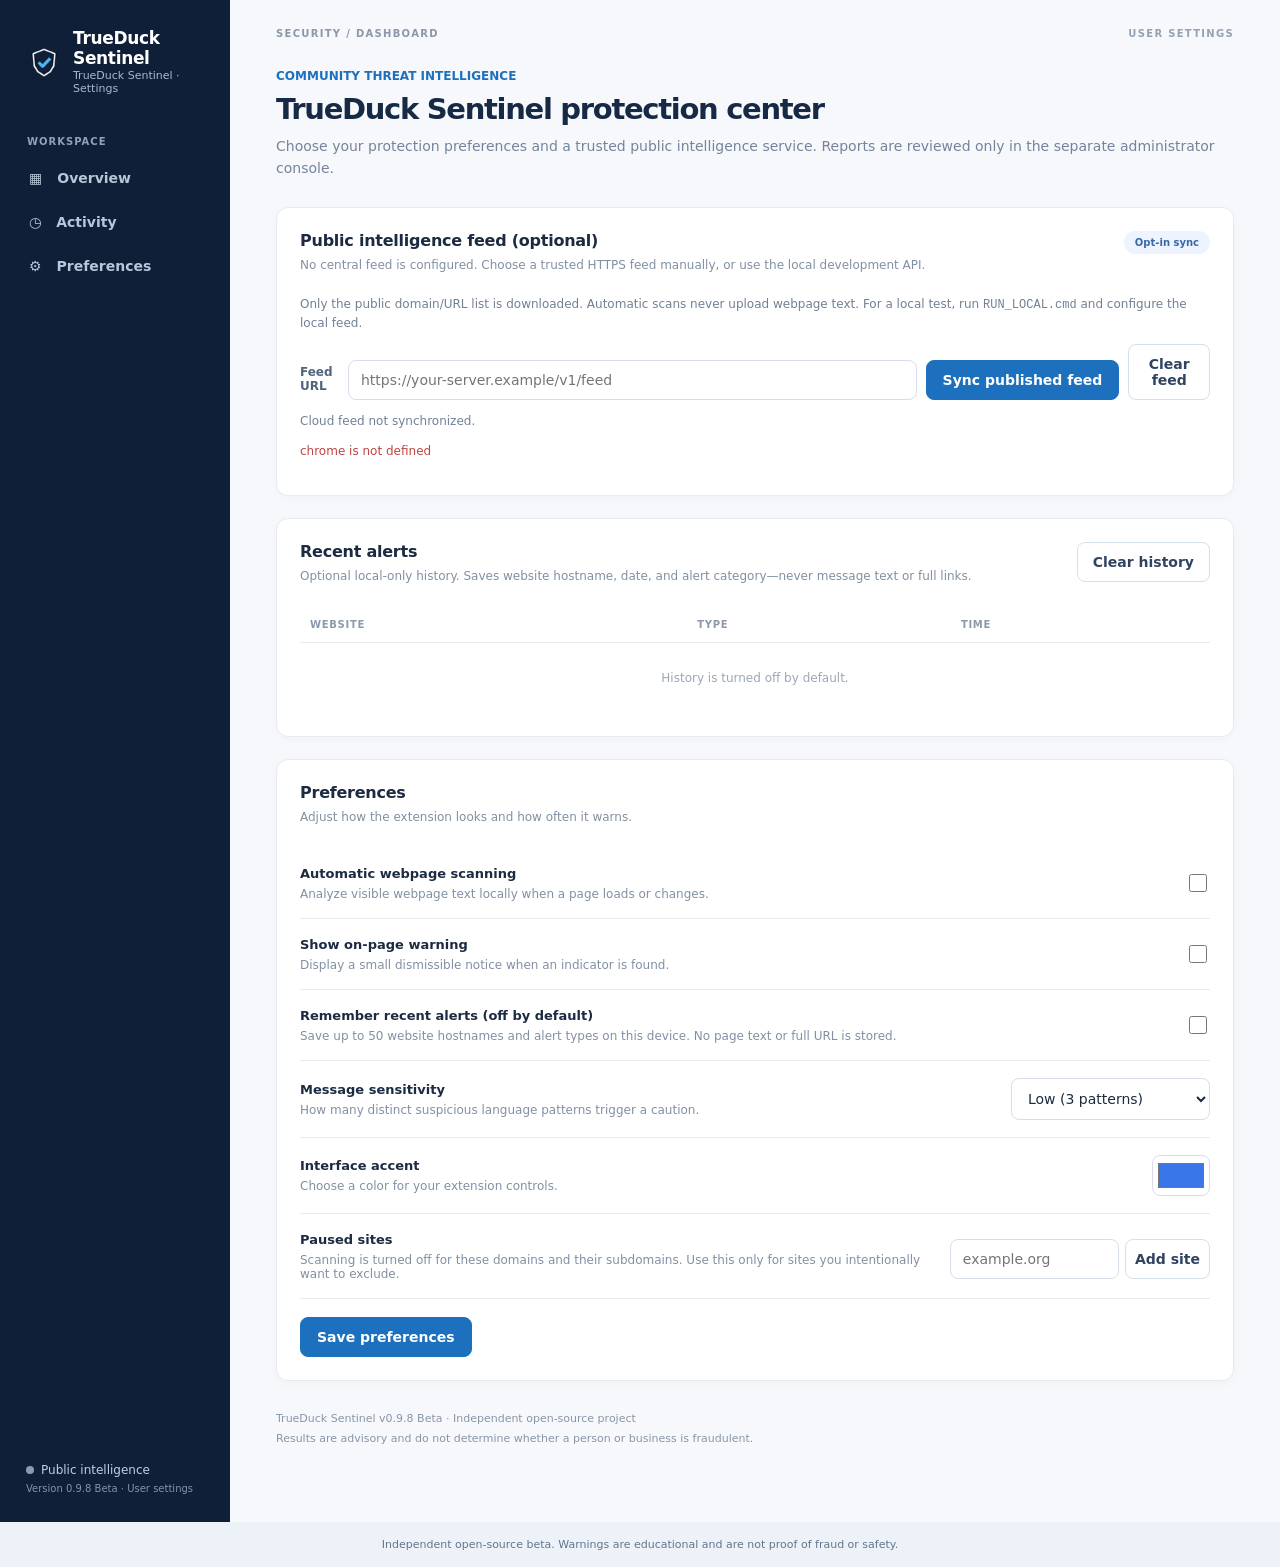
==== commit 3657aaa5: "Update" ====
--- a/extension/options.html
+++ b/extension/options.html
@@ -4,77 +4,21 @@
 <body class="dashboard-body">
   <div class="dashboard-layout">
     <aside class="sidebar">
-      <div class="brand sidebar-brand"><img src="assets/icon48.png" alt="" class="brand-icon"><div><strong>TrueDuck Sentinel</strong><small>TrueDuck Sentinel · Intelligence console</small></div></div>
+      <div class="brand sidebar-brand"><img src="assets/icon48.png" alt="" class="brand-icon"><div><strong>TrueDuck Sentinel</strong><small>TrueDuck Sentinel · Settings</small></div></div>
       <div class="sidebar-label">WORKSPACE</div>
       <a href="#overview" class="nav-link">▦ <span>Overview</span></a>
-      <a href="#watchlist" class="nav-link active">▤ <span>Watchlist</span></a>
-      <a href="#review" class="nav-link">◇ <span>Review queue</span></a>
       <a href="#activity" class="nav-link">◷ <span>Activity</span></a>
       <a href="#preferences" class="nav-link">⚙ <span>Preferences</span></a>
-      <div class="sidebar-bottom"><span class="connection-dot" id="connectionDot"></span><span id="connectionText">Database not connected</span><small>Version 0.9.7 Beta · Consumer / Admin</small></div>
+      <div class="sidebar-bottom"><span class="connection-dot" ></span><span >Public intelligence</span><small>Version 0.9.8 Beta · User settings</small></div>
     </aside>
     <main class="dashboard-main">
-      <div class="topline"><span>SECURITY / DASHBOARD</span><span class="topline-right">PRIVATE WORKSPACE</span></div>
-      <section id="overview" class="page-intro"><div class="eyebrow">COMMUNITY THREAT INTELLIGENCE</div><h1>TrueDuck Sentinel protection center</h1><p>Maintain your own records and review possible matches without sending webpage text to a remote service.</p></section>
-      <section class="stat-grid">
-        <div class="stat-card"><span>WATCHLIST ENTRIES</span><strong id="totalCount">0</strong><small>Locally cached</small></div>
-        <div class="stat-card"><span>REVIEWED ENTRIES</span><strong id="verifiedCount">0</strong><small>Approved by the local reviewer</small></div>
-        <div class="stat-card"><span>EXTERNAL MALWARE URLS</span><strong id="externalCount">0</strong><small id="feedUpdated">Not imported yet</small></div>
-        <div class="stat-card"><span>DATABASE STATUS</span><strong id="apiState" class="stat-status">Offline</strong><small id="lastSync">No synchronization yet</small></div>
-      </section>
-      <section class="panel" id="connection"><div class="panel-title"><div><h2>Database connection</h2><p>Administrator setup only: ordinary Edge users need no token, Python server, or account.</p></div><span class="pill">Localhost</span></div><div class="connection-form"><div class="flex-one"><label for="apiToken">Access token</label><input id="apiToken" type="password" autocomplete="off" placeholder="Paste token from backend window"></div><button type="button" id="connectButton" class="primary-button">Connect & sync</button><button type="button" id="refreshButton" class="secondary-button">Refresh</button></div><div class="hint" id="connectionMessage" aria-live="polite">The token stays in trusted extension storage. Page-scanning scripts cannot request it. Do not publish or share it.</div></section>
-      <section class="panel" id="threat-feed"><div class="panel-title"><div><h2>External threat intelligence</h2><p>Optional URLhaus data: exact online malware-distribution URLs, kept separate from your personally reviewed reports.</p></div><span class="pill">Optional · URLhaus</span></div>
-        <p class="hint">Open a Command Prompt in this project folder. Run <code>py -3.12 backend/update_urlhaus.py --sample</code> to load fictional test URLs, or run <code>py -3.12 backend/update_urlhaus.py</code> for the live feed with your own URLhaus Auth-Key. Then click <b>Refresh</b> above. Never paste a feed key into this extension.</p>
-        <p class="hint">External entries are read-only here and are not included in your personal JSON export. They are not evidence that an entire website or person is fraudulent. Check usage rights before distributing a commercial product.</p>
-      </section>
-      <section class="panel" id="public-feed">
-        <div class="panel-title"><div><h2>Public intelligence feed (preview)</h2>
-        <p>Prepare a separate feed for future users without exposing private reports. Nothing is uploaded automatically.</p></div><span class="pill">Private preview</span></div>
-        <p class="hint">Only <b>approved domains or URLs that you explicitly share</b> can appear here. Emails, phone numbers, street addresses, unverified reports, external-feed entries, and your evidence notes are excluded. Do not publish indicator data without verifying accuracy and permission.</p>
-        <div class="connection-form"><span id="publicCount" class="hint">0 records selected for sharing.</span><button id="downloadPublicFeed" type="button" class="secondary-button">Download public feed JSON</button></div>
-        <p id="publicMessage" class="hint" aria-live="polite">Use “Share in feed” beside an approved domain or URL in your indicator database below. Downloading creates a local file only.</p>
-      </section>
+      <div class="topline"><span>SECURITY / DASHBOARD</span><span class="topline-right">USER SETTINGS</span></div>
+      <section id="overview" class="page-intro"><div class="eyebrow">COMMUNITY THREAT INTELLIGENCE</div><h1>TrueDuck Sentinel protection center</h1><p>Choose your protection preferences and a trusted public intelligence service. Reports are reviewed only in the separate administrator console.</p></section>
       <section class="panel" id="cloud-feed">
         <div class="panel-title"><div><h2>Public intelligence feed (optional)</h2><p>No central feed is configured. Choose a trusted HTTPS feed manually, or use the local development API.</p></div><span class="pill">Opt-in sync</span></div>
-        <p class="hint">Only the public domain/URL list is downloaded. Webpage text, private reports, and your database token are never uploaded. For a local test, run <code>RUN_LOCAL.cmd</code> and configure the local feed.</p>
+        <p class="hint">Only the public domain/URL list is downloaded. Automatic scans never upload webpage text. For a local test, run <code>RUN_LOCAL.cmd</code> and configure the local feed.</p>
         <div class="connection-form"><label for="cloudUrl">Feed URL</label><input id="cloudUrl" type="url" spellcheck="false" placeholder="https://your-server.example/v1/feed" aria-label="Published feed URL"><button id="syncCloudButton" class="primary-button" type="button">Sync published feed</button><button id="clearCloudButton" class="secondary-button" type="button">Clear feed</button></div>
         <p id="cloudFeedStatus" class="hint">Cloud feed not synchronized.</p><p id="cloudMessage" class="hint" aria-live="polite"></p>
-      </section>
-      <section class="panel" id="community-console">
-        <div class="panel-title"><div><h2>Community reporting and moderation</h2><p>Anonymous community reports, administrator review, and approved public summaries.</p></div><span class="pill">v0.9</span></div>
-        <p class="hint">The community queue is separate from the private local watchlist below. Users submit anonymous reports from the popup. For local testing, run <code>RUN_LOCAL.cmd</code> and create an owner only if needed with <code>py -3.12 -m cloud_api.manage_owner</code>.</p>
-        <div class="connection-form"><button id="openCommunityConsole" type="button" class="primary-button">Open administrator console</button><span class="hint">Local demo: 127.0.0.1:8877/dashboard</span></div>
-      </section>
-      <section class="panel" id="watchlist"><div class="panel-title"><div><h2>Private local indicator database (admin only)</h2><p>These records are not sent to the community admin console. Add a domain, URL, email, phone number or address. Then review its evidence in the queue below. A match is not proof of fraud.</p></div><div class="data-actions"><button id="importButton" class="secondary-button" type="button">Import JSON</button><button id="exportButton" class="secondary-button" type="button">Export JSON</button><input id="importFile" type="file" accept=".json,application/json" hidden></div></div>
-        <div id="importMessage" class="hint" aria-live="polite"></div>
-        <form id="addForm" class="indicator-form">
-          <div class="field"><label for="kind">Indicator type</label><select id="kind" required><option value="domain">Domain</option><option value="url">URL</option><option value="email">Email address</option><option value="phone">Phone number (US/Canada)</option><option value="address">Physical address</option></select></div>
-          <div class="field span-two"><label for="value">Value</label><input id="value" required maxlength="500" placeholder="example-scam.test"></div>
-          <div class="field"><label for="status">Review status</label><select id="status"><option value="reported">Pending review</option></select></div>
-          <div class="field"><label for="source">Source / reference</label><input id="source" maxlength="200" placeholder="Personal report or source reference"></div>
-          <div class="field span-two"><label for="reason">Notes</label><input id="reason" maxlength="500" placeholder="Why this item was reported or flagged"></div>
-          <div class="form-actions"><span class="hint">New reports enter the review queue. If reporting an issue on a large platform, use a specific URL rather than flagging the whole platform domain.</span><button class="primary-button" id="addButton" type="submit">+ Add indicator</button></div>
-        </form>
-        <div id="formMessage" class="hint" aria-live="polite"></div>
-        <div class="table-controls"><div class="table-label">SAVED RECORDS <span id="visibleCount">0</span></div><input id="recordSearch" type="search" placeholder="Filter records…" aria-label="Filter records"></div>
-        <div class="table-scroll"><table><thead><tr><th>TYPE / VALUE</th><th>STATUS</th><th>SOURCE</th><th>ADDED</th><th></th></tr></thead><tbody id="recordsBody"><tr><td colspan="5" class="empty-state">No entries yet. Start your database by adding an indicator above.</td></tr></tbody></table></div>
-      </section>
-      <section class="panel" id="review"><div class="panel-title"><div><h2>Report review queue</h2><p>Approve, dismiss, or reopen reports after examining their evidence. Dismissed entries stay in your database but do not trigger warnings.</p></div><span class="pill" id="pendingCount">0 pending</span></div>
-        <div class="table-controls"><div class="table-label">REPORTS BY REVIEW STATE</div><select id="reviewFilter" aria-label="Filter review state"><option value="pending">Pending only</option><option value="all">All reports</option><option value="approved">Approved</option><option value="dismissed">Dismissed</option></select></div>
-        <div class="table-scroll"><table><thead><tr><th>INDICATOR</th><th>REVIEW STATE</th><th>REPORTED</th><th>ACTION</th></tr></thead><tbody id="queueBody"></tbody></table></div>
-        <form id="reviewForm" class="review-form" hidden>
-          <div class="panel-title"><div><h3>Review selected report</h3><p id="reviewTarget">No report selected</p></div><button type="button" id="cancelReview" class="secondary-button">Cancel</button></div>
-          <div class="review-fields">
-            <div class="field"><label for="reviewDecision">Decision</label><select id="reviewDecision"><option value="approved">Approve for watchlist</option><option value="dismissed">Dismiss / do not alert</option><option value="pending">Reopen as pending</option></select></div>
-            <div class="field"><label for="evidenceReference">Evidence reference (needed to approve)</label><input id="evidenceReference" maxlength="300" placeholder="Case ID or source reference"></div>
-            <div class="field review-wide"><label for="reviewNote">Review note</label><textarea id="reviewNote" maxlength="500" rows="3" placeholder="What did you verify, and why did you choose this decision?" required></textarea></div>
-          </div>
-          <p class="hint">Review approval describes your decision, not independent proof of wrongdoing. Evidence references are stored locally and are never fetched automatically.</p>
-          <div class="review-actions"><button type="submit" class="primary-button">Save decision</button><span id="reviewMessage" class="hint" aria-live="polite"></span></div>
-        </form>
-      </section>
-      <section class="panel" id="review-history"><div class="panel-title"><div><h2>Review history</h2><p>Local audit trail of review decisions. No webpage bodies or messages are recorded here.</p></div></div>
-        <div class="table-scroll"><table><thead><tr><th>INDICATOR</th><th>DECISION</th><th>NOTE / REFERENCE</th><th>TIME</th></tr></thead><tbody id="reviewHistoryBody"></tbody></table></div>
       </section>
       <section class="panel" id="activity"><div class="panel-title"><div><h2>Recent alerts</h2><p>Optional local-only history. Saves website hostname, date, and alert category—never message text or full links.</p></div><button id="clearHistory" class="secondary-button" type="button">Clear history</button></div>
         <div class="table-scroll"><table><thead><tr><th>WEBSITE</th><th>TYPE</th><th>TIME</th></tr></thead><tbody id="historyBody"><tr><td colspan="3" class="empty-state">History is turned off by default.</td></tr></tbody></table></div>
@@ -88,7 +32,7 @@
         <div class="setting-row"><div><strong>Paused sites</strong><p>Scanning is turned off for these domains and their subdomains. Use this only for sites you intentionally want to exclude.</p></div><div class="muted-site-control"><div id="mutedList" class="muted-list"></div><input id="mutedInput" placeholder="example.org" aria-label="Website to pause"><button id="addMuted" type="button" class="secondary-button">Add site</button></div></div>
         <button id="savePreferences" type="button" class="primary-button">Save preferences</button> <span id="preferencesMessage" class="hint" aria-live="polite"></span>
       </section>
-      <footer class="dashboard-footer">TrueDuck Sentinel v0.9.7 Beta · Independent open-source project<div>Results are advisory and do not determine whether a person or business is fraudulent.</div></footer>
+      <footer class="dashboard-footer">TrueDuck Sentinel v0.9.8 Beta · Independent open-source project<div>Results are advisory and do not determine whether a person or business is fraudulent.</div></footer>
     </main>
   </div>
   <script src="shared/feed.js"></script>
